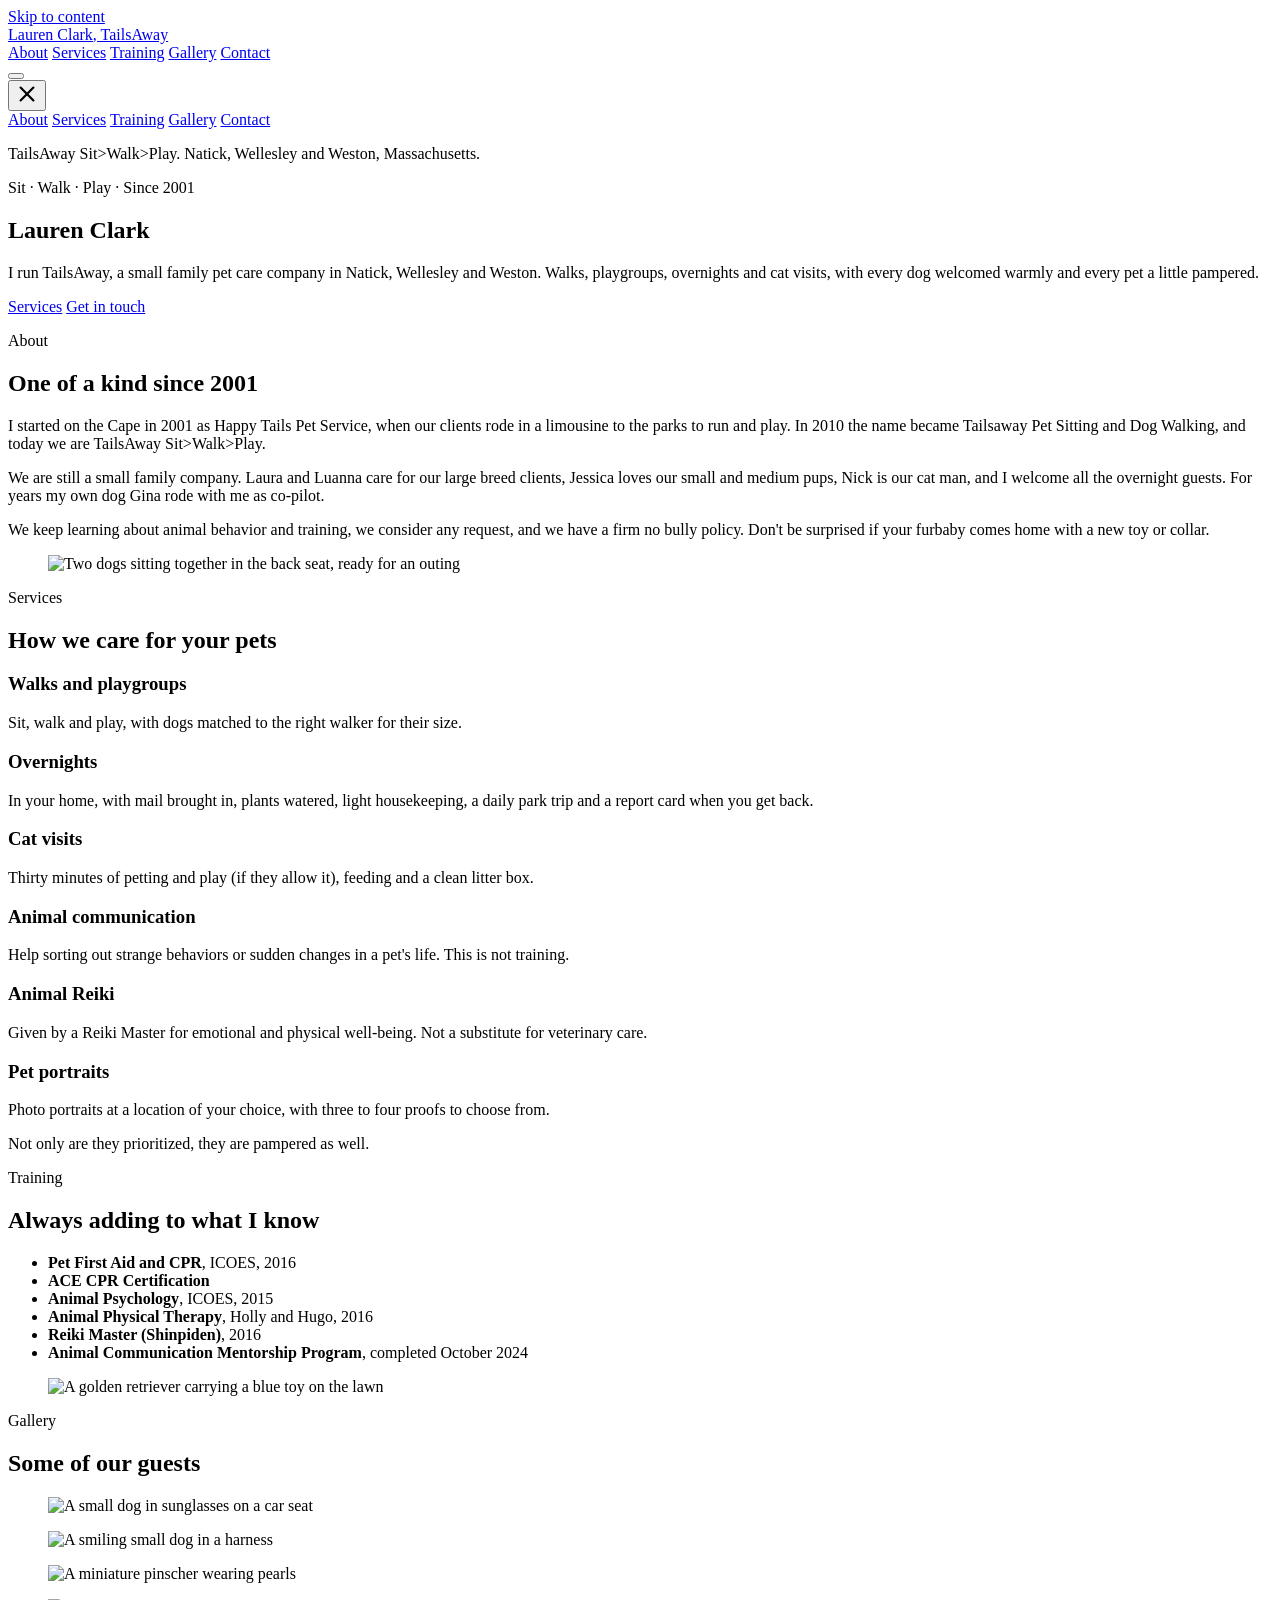
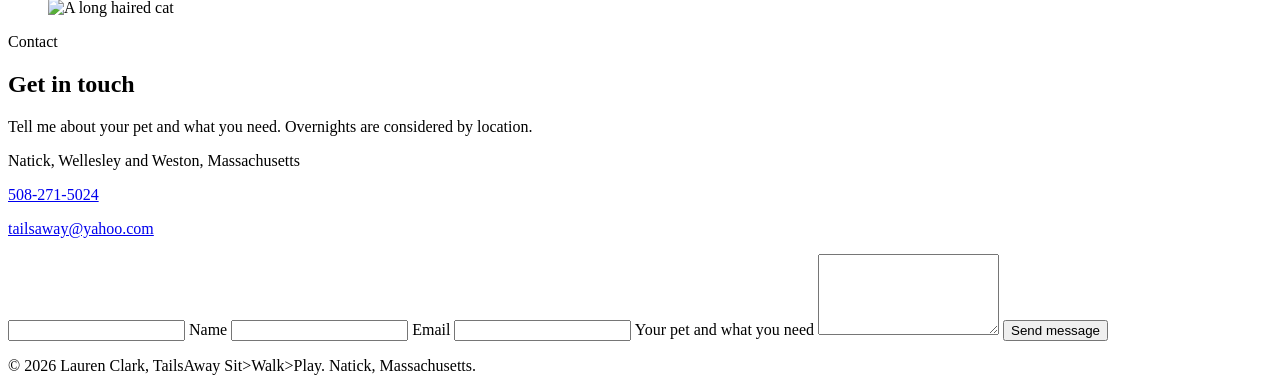
==== index.html @ 55c3d65a "Add page, 404 and robots.txt" ====
<!DOCTYPE html>
<html lang="en">
<head>
<meta charset="utf-8">
<meta name="viewport" content="width=device-width, initial-scale=1">
<title>Lauren Clark | TailsAway Sit, Walk, Play, Natick</title>
<meta name="description" content="Lauren Clark runs TailsAway Sit>Walk>Play, a small family pet care company caring for dogs and cats in Natick, Wellesley and Weston, Massachusetts, since 2001.">
<!-- WHILE ON github.io: keep noindex. WHEN MOVED TO HER OWN DOMAIN: delete the next line and change robots.txt to "Allow: /". -->
<meta name="robots" content="noindex, nofollow">
<link rel="icon" href="img/favicon.png">
<link rel="preconnect" href="https://fonts.googleapis.com">
<link rel="preconnect" href="https://fonts.gstatic.com" crossorigin>
<link rel="stylesheet" href="https://fonts.googleapis.com/css2?family=Raleway:wght@600;700;800&family=Source+Sans+Pro:wght@400;600;700&display=swap">
<link rel="stylesheet" href="vendor/css/bundle.min.css">
<!-- Own stylesheet last so it wins the cascade -->
<link rel="stylesheet" href="css/lc-site.css">
</head>
<body>

<a class="lc-skip" href="#lc-main">Skip to content</a>

<header class="lc-header" id="lc-header">
  <div class="container lc-header-row">
    <a class="lc-brand" href="#top">Lauren Clark<span>, TailsAway</span></a>
    <nav class="lc-nav" aria-label="Main">
      <a href="#about">About</a>
      <a href="#services">Services</a>
      <a href="#training">Training</a>
      <a href="#gallery">Gallery</a>
      <a href="#contact" class="lc-nav-cta">Contact</a>
    </nav>
    <button class="lc-burger" id="lc-burger" aria-label="Open menu" aria-expanded="false" aria-controls="lc-drawer"><i class="fas fa-bars" aria-hidden="true"></i></button>
  </div>
</header>

<div class="lc-drawer" id="lc-drawer" aria-hidden="true">
  <button class="lc-drawer-close" id="lc-drawer-close" aria-label="Close menu"><svg width="22" height="22" viewBox="0 0 24 24" aria-hidden="true" focusable="false"><path d="M5 5l14 14M19 5L5 19" stroke="currentColor" stroke-width="2.4" stroke-linecap="round"/></svg></button>
  <nav aria-label="Mobile">
    <a href="#about">About</a>
    <a href="#services">Services</a>
    <a href="#training">Training</a>
    <a href="#gallery">Gallery</a>
    <a href="#contact">Contact</a>
  </nav>
  <p class="lc-drawer-note">TailsAway Sit&gt;Walk&gt;Play. Natick, Wellesley and Weston, Massachusetts.</p>
</div>

<main id="lc-main">

<section id="banner" class="lc-hero" aria-label="Introduction">
  <span id="top"></span>
  <div class="container">
    <div class="lc-hero-text">
      <p class="lc-eyebrow lc-eyebrow-lift">Sit &middot; Walk &middot; Play &middot; Since 2001</p>
      <h1>Lauren Clark</h1>
      <p class="lc-hero-lede">I run TailsAway, a small family pet care company in Natick, Wellesley and Weston. Walks, playgroups, overnights and cat visits, with every dog welcomed warmly and every pet a little pampered.</p>
      <div class="lc-hero-actions">
        <a class="lc-btn lc-btn-solid" href="#services">Services</a>
        <a class="lc-btn lc-btn-ghost" href="#contact">Get in touch</a>
      </div>
    </div>
  </div>
</section>

<section id="about" class="lc-section">
  <div class="container">
    <div class="row align-items-center">
      <div class="col-lg-6 mb-5 mb-lg-0">
        <p class="lc-eyebrow">About</p>
        <h2 class="lc-h2">One of a kind since 2001</h2>
        <p>I started on the Cape in 2001 as Happy Tails Pet Service, when our clients rode in a limousine to the parks to run and play. In 2010 the name became Tailsaway Pet Sitting and Dog Walking, and today we are TailsAway Sit&gt;Walk&gt;Play.</p>
        <p>We are still a small family company. Laura and Luanna care for our large breed clients, Jessica loves our small and medium pups, Nick is our cat man, and I welcome all the overnight guests. For years my own dog Gina rode with me as co-pilot.</p>
        <p>We keep learning about animal behavior and training, we consider any request, and we have a firm no bully policy. Don't be surprised if your furbaby comes home with a new toy or collar.</p>
      </div>
      <div class="col-lg-6">
        <figure class="lc-figure"><img src="img/carride.jpg" width="900" height="900" alt="Two dogs sitting together in the back seat, ready for an outing" loading="lazy"></figure>
      </div>
    </div>
  </div>
</section>

<section id="services" class="lc-section lc-soft">
  <div class="container">
    <p class="lc-eyebrow">Services</p>
    <h2 class="lc-h2">How we care for your pets</h2>
    <div class="row lc-cards">
      <div class="col-md-6 col-lg-4"><div class="lc-card"><i class="fas fa-dog" aria-hidden="true"></i><h3>Walks and playgroups</h3><p>Sit, walk and play, with dogs matched to the right walker for their size.</p></div></div>
      <div class="col-md-6 col-lg-4"><div class="lc-card"><i class="fas fa-moon" aria-hidden="true"></i><h3>Overnights</h3><p>In your home, with mail brought in, plants watered, light housekeeping, a daily park trip and a report card when you get back.</p></div></div>
      <div class="col-md-6 col-lg-4"><div class="lc-card"><i class="fas fa-cat" aria-hidden="true"></i><h3>Cat visits</h3><p>Thirty minutes of petting and play (if they allow it), feeding and a clean litter box.</p></div></div>
      <div class="col-md-6 col-lg-4"><div class="lc-card"><i class="fas fa-comment-dots" aria-hidden="true"></i><h3>Animal communication</h3><p>Help sorting out strange behaviors or sudden changes in a pet's life. This is not training.</p></div></div>
      <div class="col-md-6 col-lg-4"><div class="lc-card"><i class="fas fa-hand-holding-heart" aria-hidden="true"></i><h3>Animal Reiki</h3><p>Given by a Reiki Master for emotional and physical well-being. Not a substitute for veterinary care.</p></div></div>
      <div class="col-md-6 col-lg-4"><div class="lc-card"><i class="fas fa-camera" aria-hidden="true"></i><h3>Pet portraits</h3><p>Photo portraits at a location of your choice, with three to four proofs to choose from.</p></div></div>
    </div>
  </div>
</section>

<section id="lc-band" class="lc-band lc-band-a" aria-label="Policy">
  <div class="container">
    <div class="lc-quote">
      <p>Not only are they prioritized, they are pampered as well.</p>
    </div>
  </div>
</section>

<section id="training" class="lc-section">
  <div class="container">
    <div class="row">
      <div class="col-lg-6 mb-5 mb-lg-0">
        <p class="lc-eyebrow">Training</p>
        <h2 class="lc-h2">Always adding to what I know</h2>
        <ul class="lc-list lc-certs">
          <li><strong>Pet First Aid and CPR</strong>, ICOES, 2016</li>
          <li><strong>ACE CPR Certification</strong></li>
          <li><strong>Animal Psychology</strong>, ICOES, 2015</li>
          <li><strong>Animal Physical Therapy</strong>, Holly and Hugo, 2016</li>
          <li><strong>Reiki Master (Shinpiden)</strong>, 2016</li>
          <li><strong>Animal Communication Mentorship Program</strong>, completed October 2024</li>
        </ul>
      </div>
      <div class="col-lg-6">
        <figure class="lc-figure"><img src="img/golden.jpg" width="800" height="800" alt="A golden retriever carrying a blue toy on the lawn" loading="lazy"></figure>
      </div>
    </div>
  </div>
</section>

<section id="gallery" class="lc-section lc-soft">
  <div class="container">
    <p class="lc-eyebrow">Gallery</p>
    <h2 class="lc-h2">Some of our guests</h2>
    <div class="row lc-gallery">
      <div class="col-6 col-lg-3"><figure><img src="img/shades.jpg" width="800" height="800" loading="lazy" alt="A small dog in sunglasses on a car seat"></figure></div>
      <div class="col-6 col-lg-3"><figure><img src="img/tito.jpg" width="800" height="800" loading="lazy" alt="A smiling small dog in a harness"></figure></div>
      <div class="col-6 col-lg-3"><figure><img src="img/pearls.jpg" width="800" height="800" loading="lazy" alt="A miniature pinscher wearing pearls"></figure></div>
      <div class="col-6 col-lg-3"><figure><img src="img/cat.jpg" width="800" height="800" loading="lazy" alt="A long haired cat"></figure></div>
    </div>
  </div>
</section>

<section id="contact" class="lc-contact">
  <div class="container">
    <div class="row">
      <div class="col-lg-5 mb-5 mb-lg-0">
        <p class="lc-eyebrow lc-eyebrow-lift">Contact</p>
        <h2 class="lc-h2">Get in touch</h2>
        <p>Tell me about your pet and what you need. Overnights are considered by location.</p>
        <p class="lc-contact-line"><i class="fas fa-map-marker-alt" aria-hidden="true"></i> Natick, Wellesley and Weston, Massachusetts</p>
        <p class="lc-contact-line"><i class="fas fa-phone" aria-hidden="true"></i> <a href="tel:+15082715024">508-271-5024</a></p>
        <p class="lc-contact-line"><i class="fas fa-envelope" aria-hidden="true"></i> <a href="mailto:tailsaway@yahoo.com">tailsaway@yahoo.com</a></p>
      </div>
      <div class="col-lg-6 offset-lg-1">
        <form class="lc-form" action="https://formsubmit.co/tailsaway@yahoo.com" method="POST">
          <input type="hidden" name="_subject" value="New enquiry from your website">
          <input type="hidden" name="_template" value="table">
          <input type="hidden" name="_next" value="https://ranatahirbilal.github.io/lauren-clark/#contact">
          <input type="text" name="_honey" class="lc-honey" tabindex="-1" autocomplete="off" aria-hidden="true">
          <label for="lc-name">Name</label>
          <input id="lc-name" type="text" name="name" required autocomplete="name">
          <label for="lc-email">Email</label>
          <input id="lc-email" type="email" name="email" required autocomplete="email">
          <label for="lc-msg">Your pet and what you need</label>
          <textarea id="lc-msg" name="message" rows="5" required></textarea>
          <button type="submit" class="lc-btn lc-btn-solid">Send message</button>
        </form>
      </div>
    </div>
  </div>
</section>

</main>

<footer class="lc-foot">
  <div class="container">
    <p>&copy; <span id="lc-year">2026</span> Lauren Clark, TailsAway Sit&gt;Walk&gt;Play. Natick, Massachusetts.</p>
  </div>
</footer>

<script src="js/lc-site.js"></script>
</body>
</html>
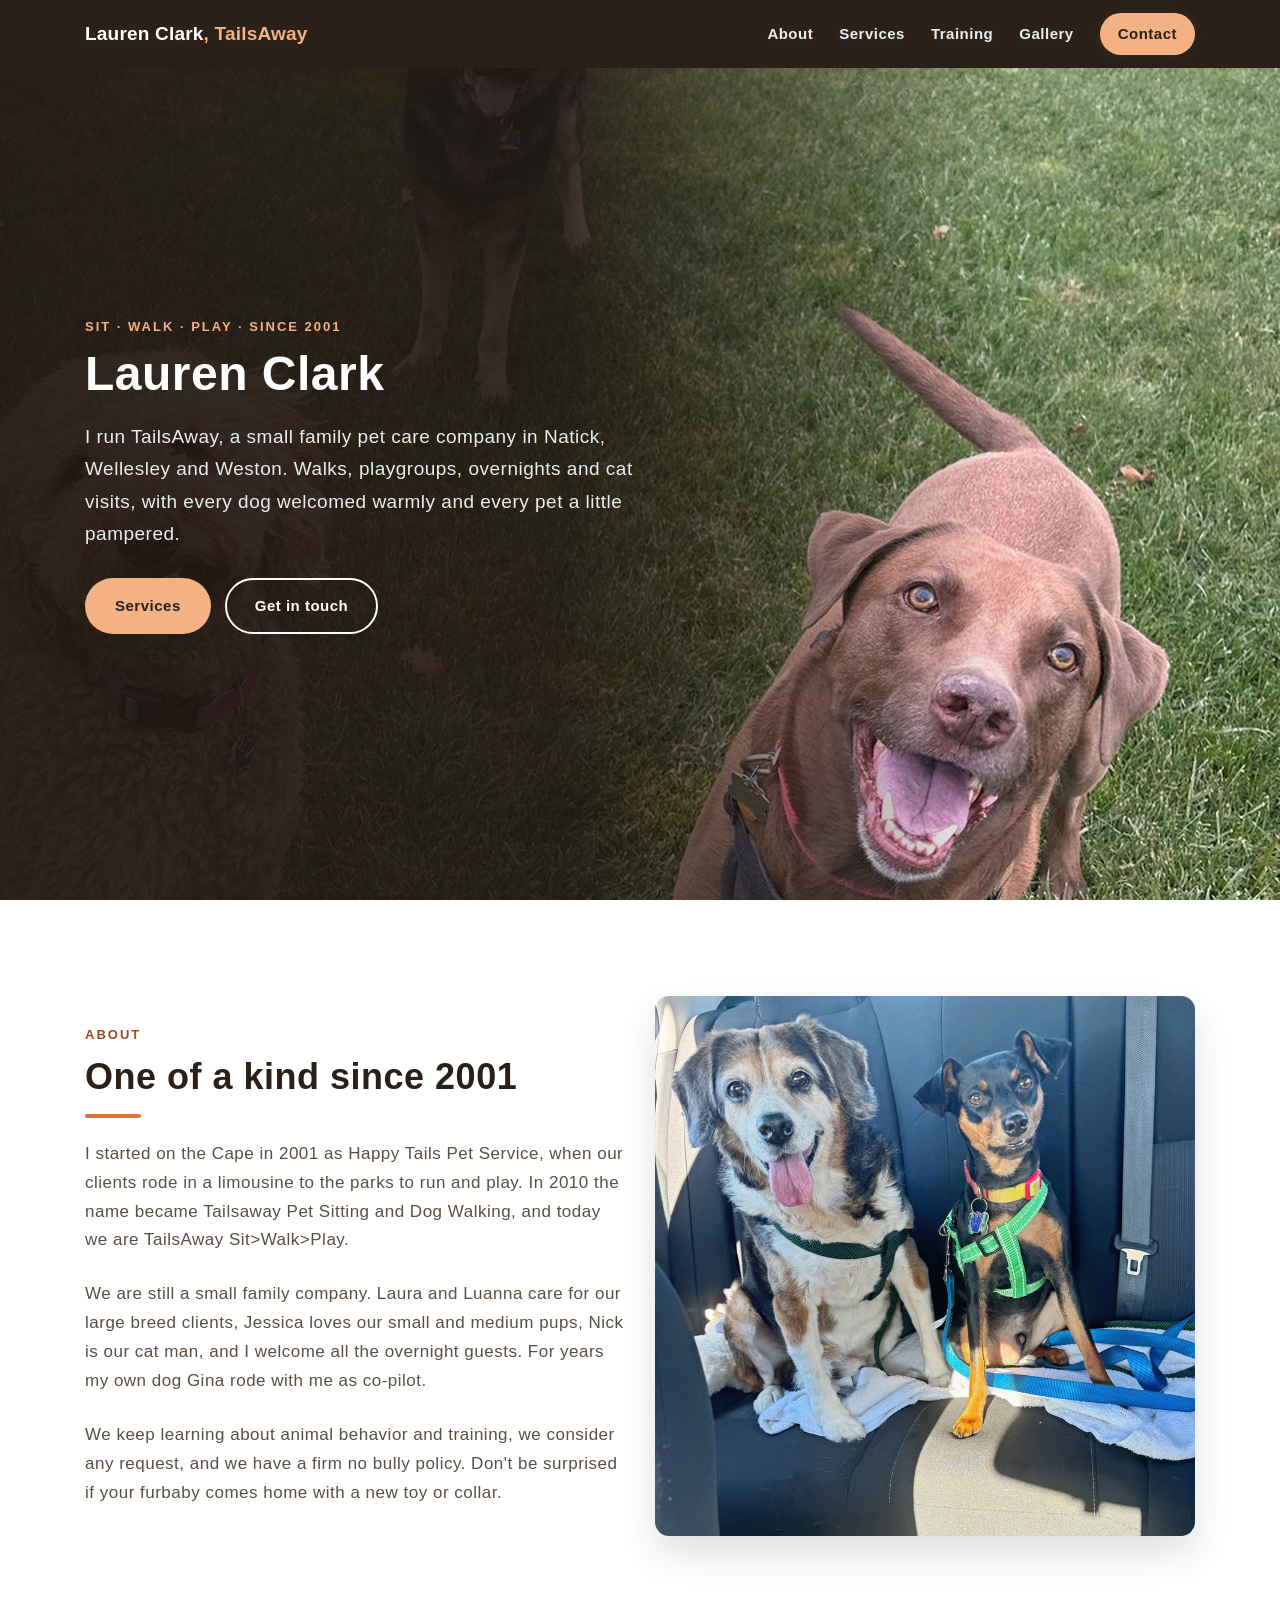
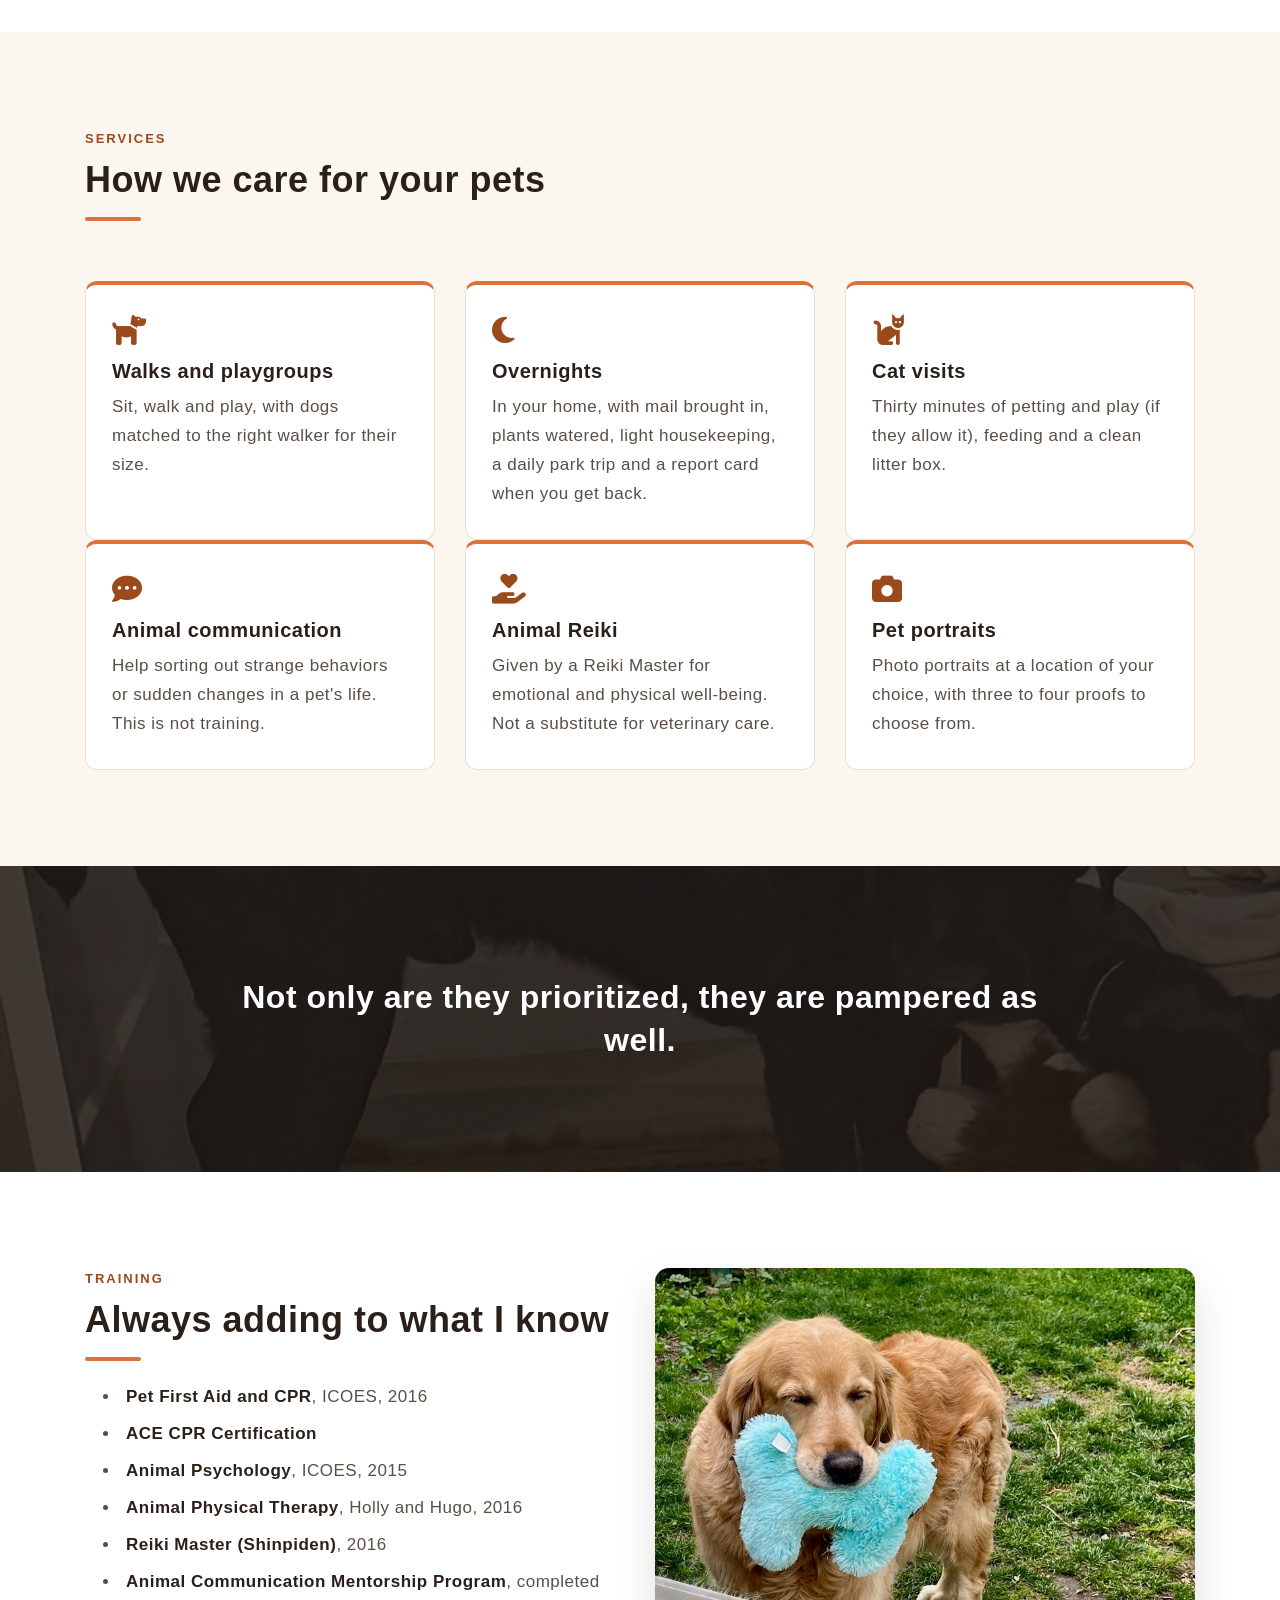
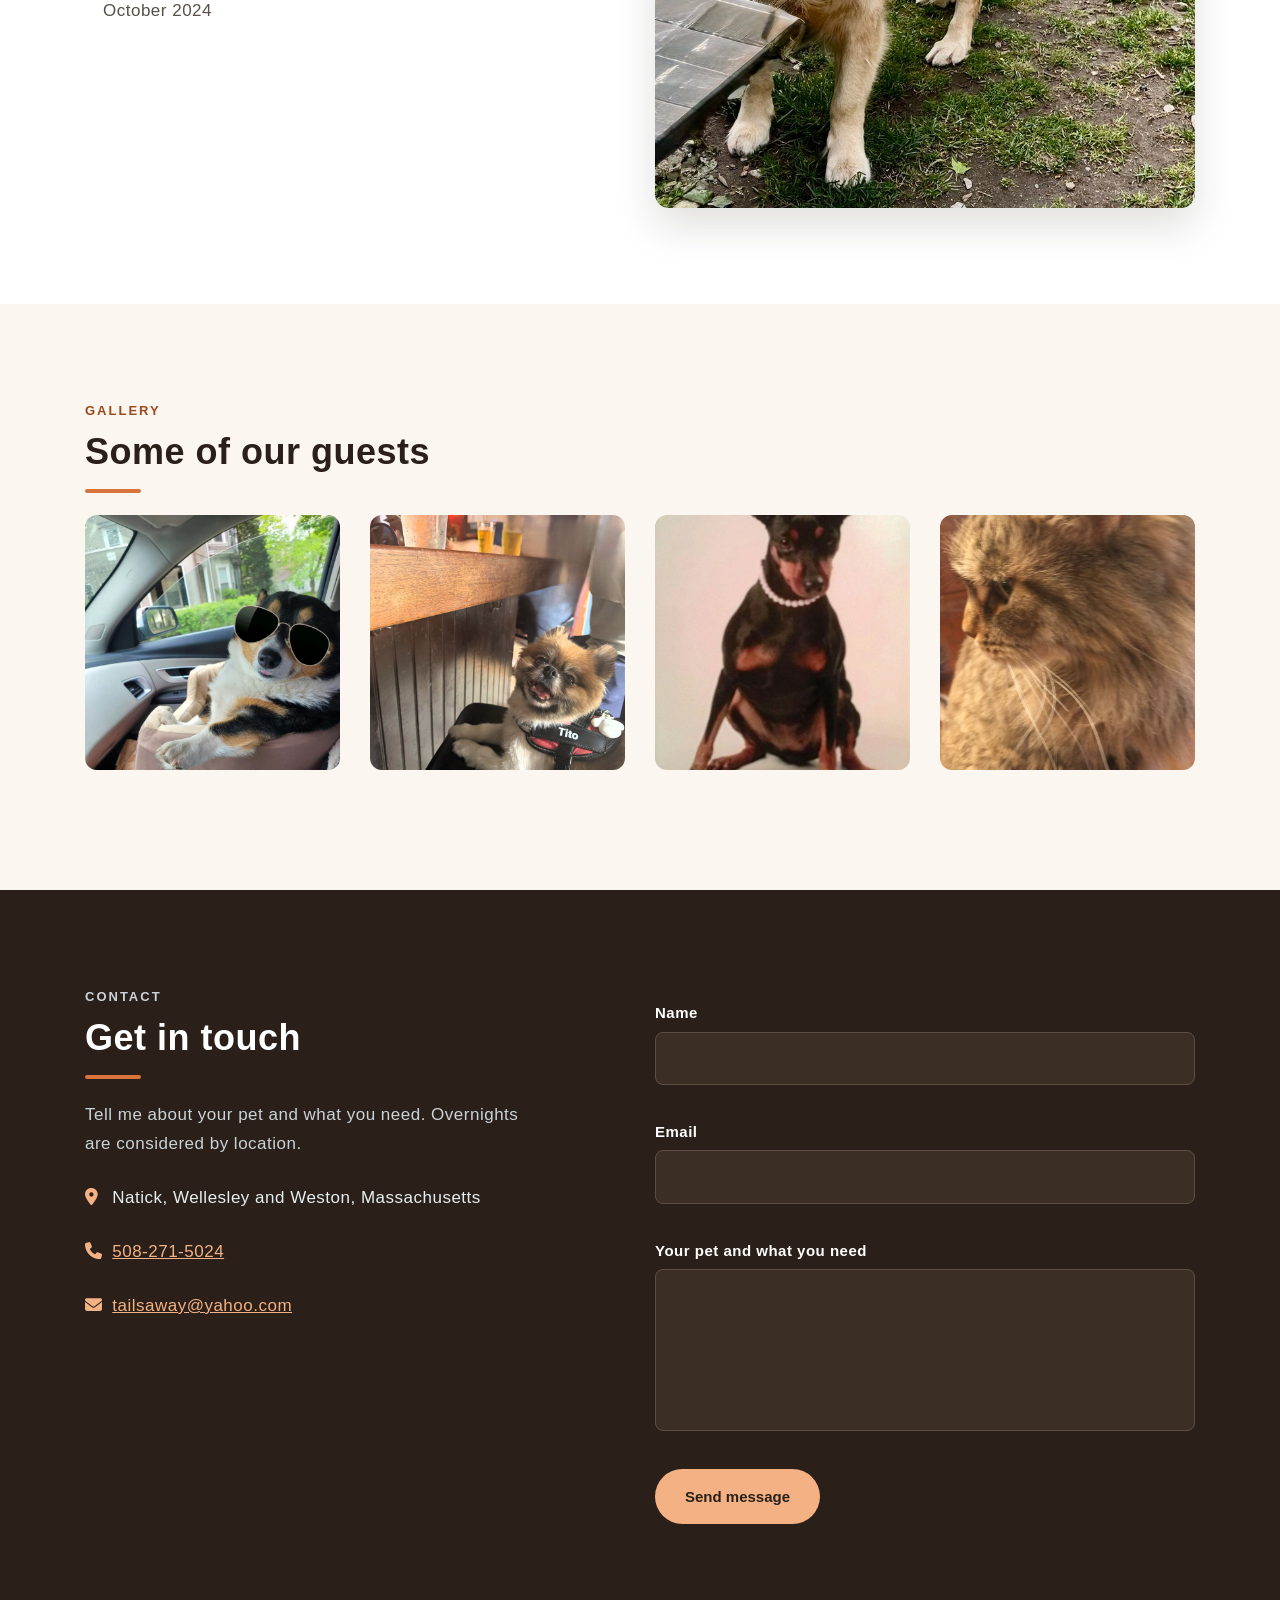
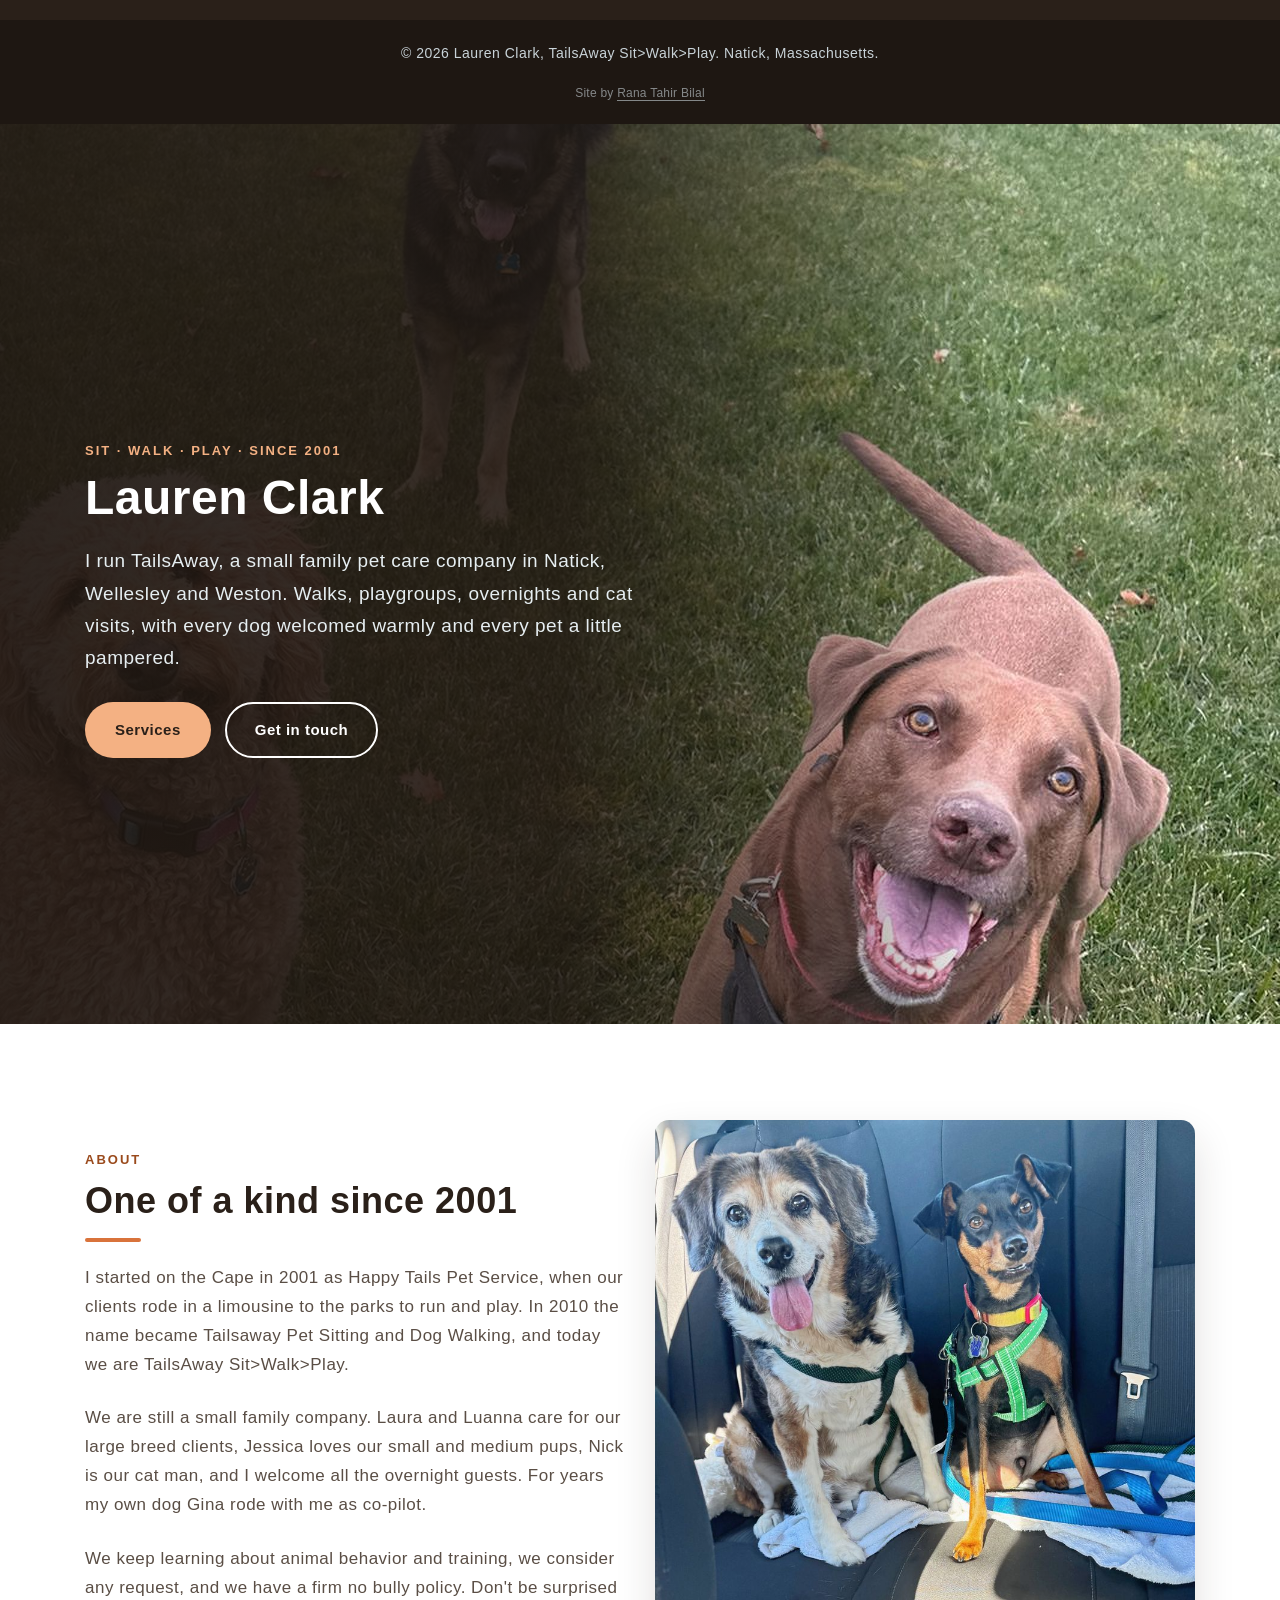
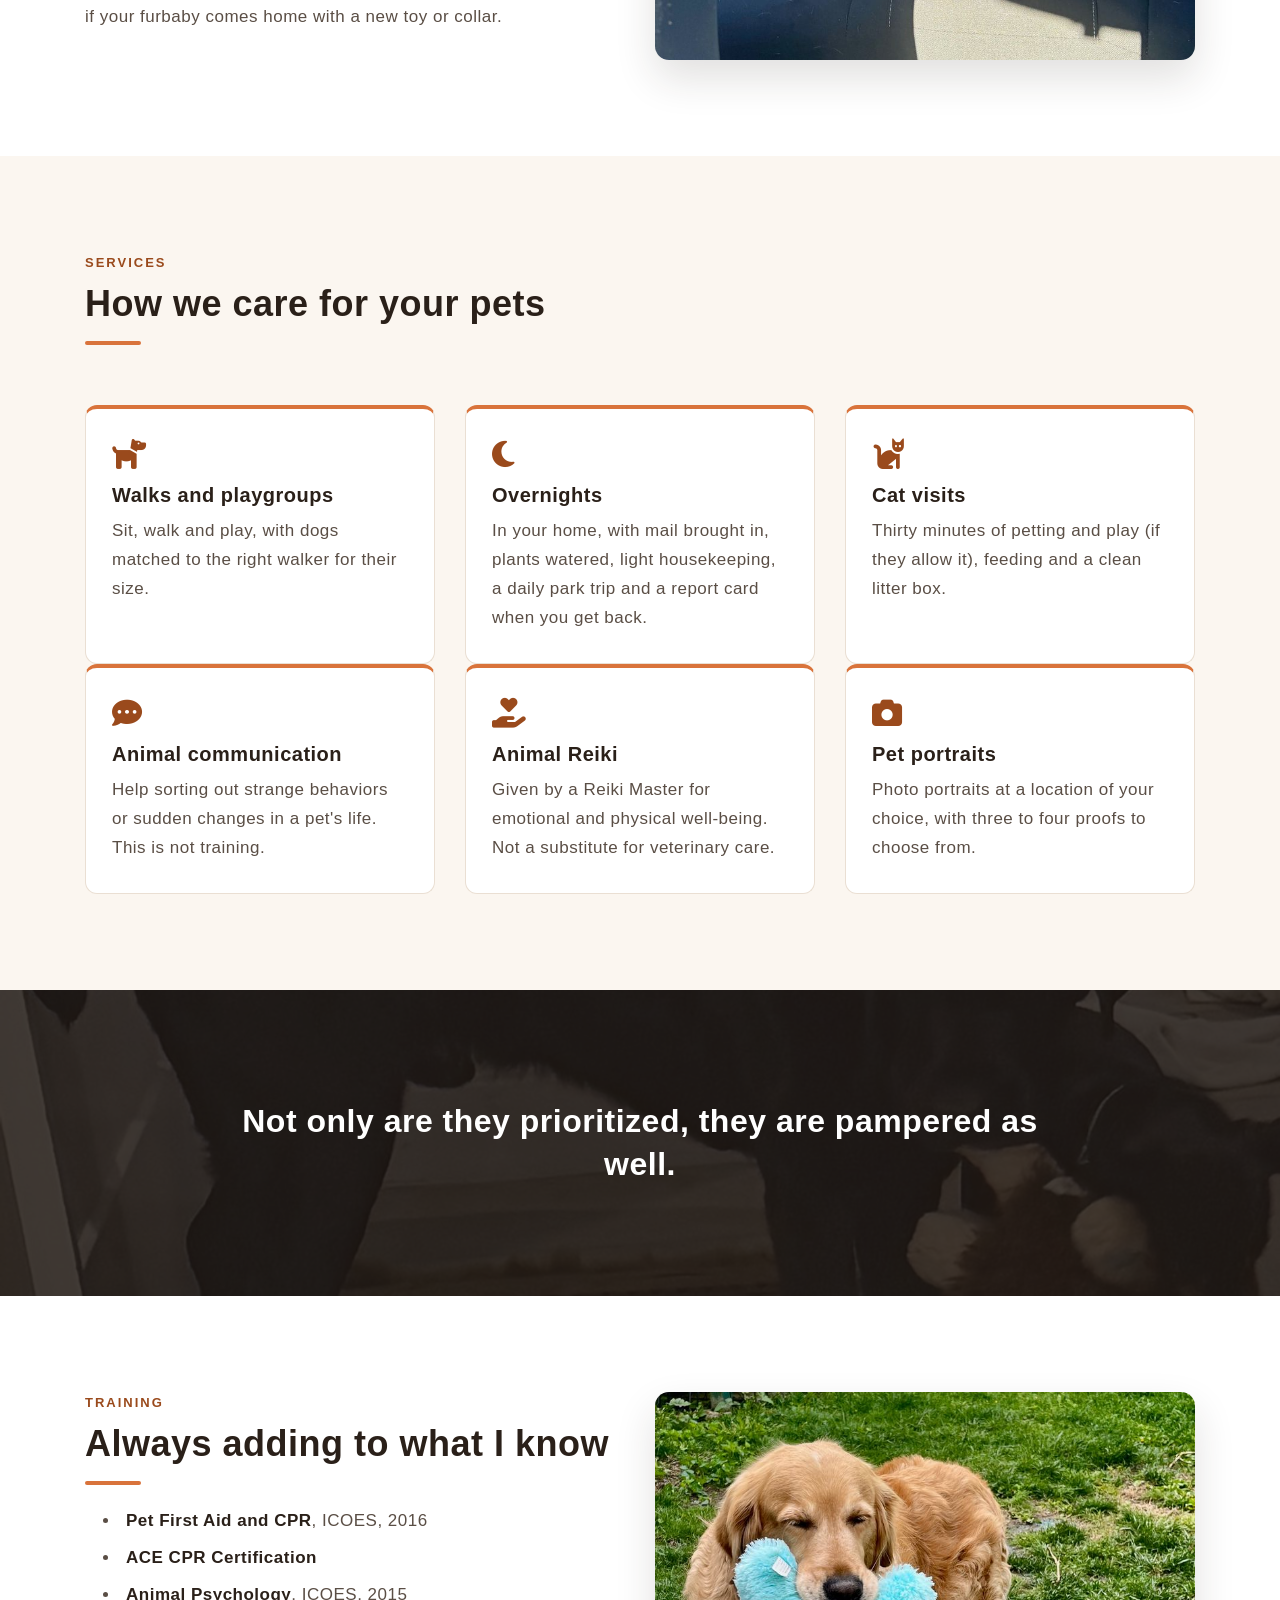
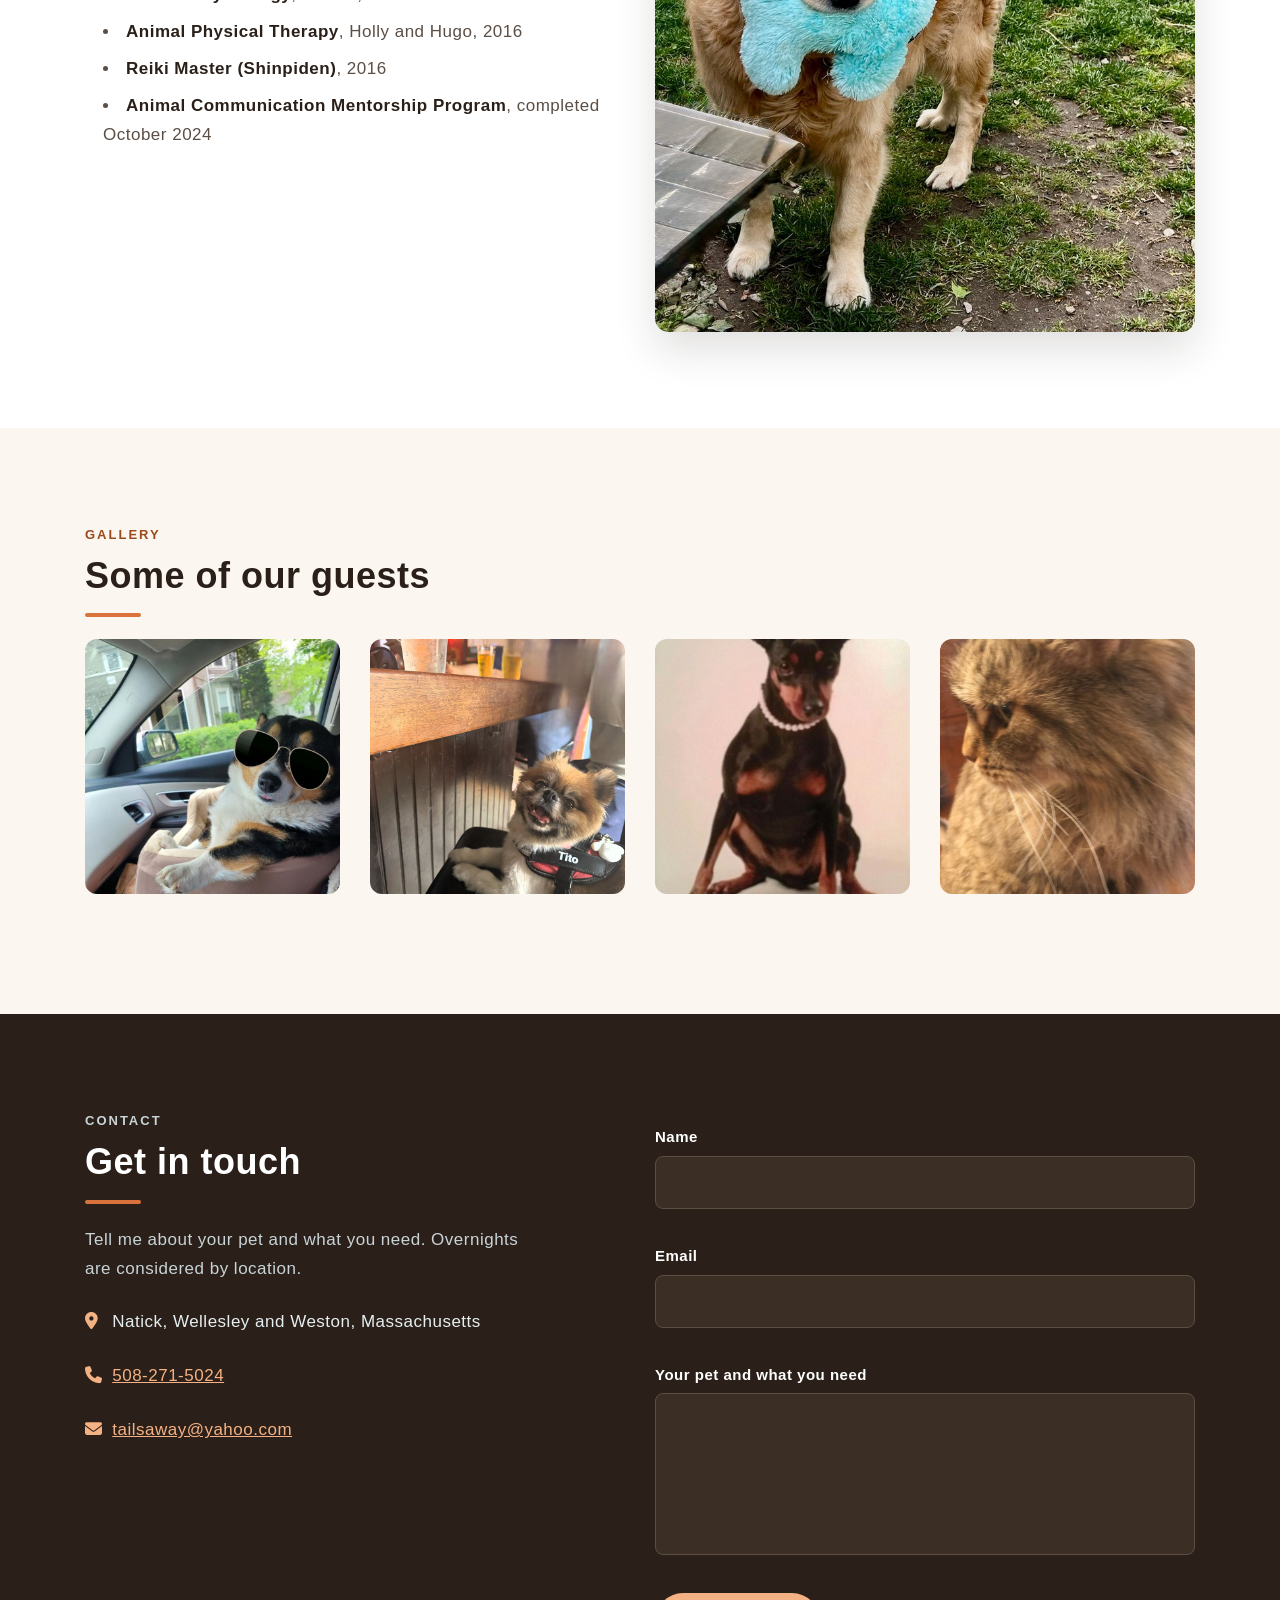
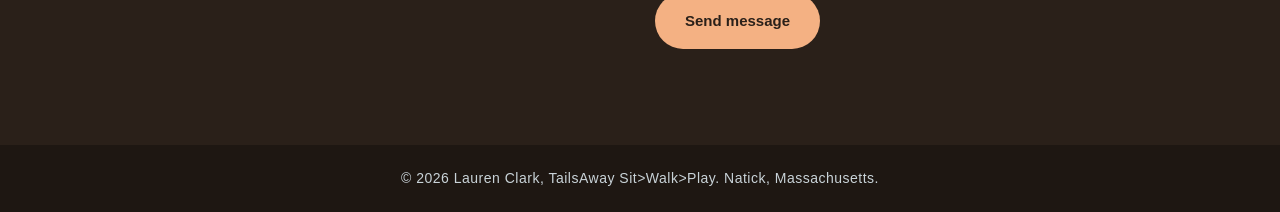
==== commit 71447fe6: "Add studio credit to footer Adds a discreet "Site by Rana Tahir Bilal" line to the footer, linked re" ====
--- a/index.html
+++ b/index.html
@@ -173,8 +173,190 @@
   <div class="container">
     <p>&copy; <span id="lc-year">2026</span> Lauren Clark, TailsAway Sit&gt;Walk&gt;Play. Natick, Massachusetts.</p>
   </div>
+
+<p style="margin:18px 0 0;font-size:12px;line-height:1.5;opacity:.6;letter-spacing:.02em">Site by <a href="https://ranatahirbilal.com" rel="nofollow noopener" target="_blank" style="color:inherit;text-decoration:none;border-bottom:1px solid currentColor">Rana Tahir Bilal</a></p>
 </footer>
 
 <script src="js/lc-site.js"></script>
 </body>
 </html>
+<!DOCTYPE html>
+<html lang="en">
+<head>
+<meta charset="utf-8">
+<meta name="viewport" content="width=device-width, initial-scale=1">
+<title>Lauren Clark | TailsAway Sit, Walk, Play, Natick</title>
+<meta name="description" content="Lauren Clark runs TailsAway Sit>Walk>Play, a small family pet care company caring for dogs and cats in Natick, Wellesley and Weston, Massachusetts, since 2001.">
+<!-- WHILE ON github.io: keep noindex. WHEN MOVED TO HER OWN DOMAIN: delete the next line and change robots.txt to "Allow: /". -->
+<meta name="robots" content="noindex, nofollow">
+<link rel="icon" href="img/favicon.png">
+<link rel="preconnect" href="https://fonts.googleapis.com">
+<link rel="preconnect" href="https://fonts.gstatic.com" crossorigin>
+<link rel="stylesheet" href="https://fonts.googleapis.com/css2?family=Raleway:wght@600;700;800&family=Source+Sans+Pro:wght@400;600;700&display=swap">
+<link rel="stylesheet" href="vendor/css/bundle.min.css">
+<!-- Own stylesheet last so it wins the cascade -->
+<link rel="stylesheet" href="css/lc-site.css">
+</head>
+<body>
+
+<a class="lc-skip" href="#lc-main">Skip to content</a>
+
+<header class="lc-header" id="lc-header">
+  <div class="container lc-header-row">
+    <a class="lc-brand" href="#top">Lauren Clark<span>, TailsAway</span></a>
+    <nav class="lc-nav" aria-label="Main">
+      <a href="#about">About</a>
+      <a href="#services">Services</a>
+      <a href="#training">Training</a>
+      <a href="#gallery">Gallery</a>
+      <a href="#contact" class="lc-nav-cta">Contact</a>
+    </nav>
+    <button class="lc-burger" id="lc-burger" aria-label="Open menu" aria-expanded="false" aria-controls="lc-drawer"><i class="fas fa-bars" aria-hidden="true"></i></button>
+  </div>
+</header>
+
+<div class="lc-drawer" id="lc-drawer" aria-hidden="true">
+  <button class="lc-drawer-close" id="lc-drawer-close" aria-label="Close menu"><svg width="22" height="22" viewBox="0 0 24 24" aria-hidden="true" focusable="false"><path d="M5 5l14 14M19 5L5 19" stroke="currentColor" stroke-width="2.4" stroke-linecap="round"/></svg></button>
+  <nav aria-label="Mobile">
+    <a href="#about">About</a>
+    <a href="#services">Services</a>
+    <a href="#training">Training</a>
+    <a href="#gallery">Gallery</a>
+    <a href="#contact">Contact</a>
+  </nav>
+  <p class="lc-drawer-note">TailsAway Sit&gt;Walk&gt;Play. Natick, Wellesley and Weston, Massachusetts.</p>
+</div>
+
+<main id="lc-main">
+
+<section id="banner" class="lc-hero" aria-label="Introduction">
+  <span id="top"></span>
+  <div class="container">
+    <div class="lc-hero-text">
+      <p class="lc-eyebrow lc-eyebrow-lift">Sit &middot; Walk &middot; Play &middot; Since 2001</p>
+      <h1>Lauren Clark</h1>
+      <p class="lc-hero-lede">I run TailsAway, a small family pet care company in Natick, Wellesley and Weston. Walks, playgroups, overnights and cat visits, with every dog welcomed warmly and every pet a little pampered.</p>
+      <div class="lc-hero-actions">
+        <a class="lc-btn lc-btn-solid" href="#services">Services</a>
+        <a class="lc-btn lc-btn-ghost" href="#contact">Get in touch</a>
+      </div>
+    </div>
+  </div>
+</section>
+
+<section id="about" class="lc-section">
+  <div class="container">
+    <div class="row align-items-center">
+      <div class="col-lg-6 mb-5 mb-lg-0">
+        <p class="lc-eyebrow">About</p>
+        <h2 class="lc-h2">One of a kind since 2001</h2>
+        <p>I started on the Cape in 2001 as Happy Tails Pet Service, when our clients rode in a limousine to the parks to run and play. In 2010 the name became Tailsaway Pet Sitting and Dog Walking, and today we are TailsAway Sit&gt;Walk&gt;Play.</p>
+        <p>We are still a small family company. Laura and Luanna care for our large breed clients, Jessica loves our small and medium pups, Nick is our cat man, and I welcome all the overnight guests. For years my own dog Gina rode with me as co-pilot.</p>
+        <p>We keep learning about animal behavior and training, we consider any request, and we have a firm no bully policy. Don't be surprised if your furbaby comes home with a new toy or collar.</p>
+      </div>
+      <div class="col-lg-6">
+        <figure class="lc-figure"><img src="img/carride.jpg" width="900" height="900" alt="Two dogs sitting together in the back seat, ready for an outing" loading="lazy"></figure>
+      </div>
+    </div>
+  </div>
+</section>
+
+<section id="services" class="lc-section lc-soft">
+  <div class="container">
+    <p class="lc-eyebrow">Services</p>
+    <h2 class="lc-h2">How we care for your pets</h2>
+    <div class="row lc-cards">
+      <div class="col-md-6 col-lg-4"><div class="lc-card"><i class="fas fa-dog" aria-hidden="true"></i><h3>Walks and playgroups</h3><p>Sit, walk and play, with dogs matched to the right walker for their size.</p></div></div>
+      <div class="col-md-6 col-lg-4"><div class="lc-card"><i class="fas fa-moon" aria-hidden="true"></i><h3>Overnights</h3><p>In your home, with mail brought in, plants watered, light housekeeping, a daily park trip and a report card when you get back.</p></div></div>
+      <div class="col-md-6 col-lg-4"><div class="lc-card"><i class="fas fa-cat" aria-hidden="true"></i><h3>Cat visits</h3><p>Thirty minutes of petting and play (if they allow it), feeding and a clean litter box.</p></div></div>
+      <div class="col-md-6 col-lg-4"><div class="lc-card"><i class="fas fa-comment-dots" aria-hidden="true"></i><h3>Animal communication</h3><p>Help sorting out strange behaviors or sudden changes in a pet's life. This is not training.</p></div></div>
+      <div class="col-md-6 col-lg-4"><div class="lc-card"><i class="fas fa-hand-holding-heart" aria-hidden="true"></i><h3>Animal Reiki</h3><p>Given by a Reiki Master for emotional and physical well-being. Not a substitute for veterinary care.</p></div></div>
+      <div class="col-md-6 col-lg-4"><div class="lc-card"><i class="fas fa-camera" aria-hidden="true"></i><h3>Pet portraits</h3><p>Photo portraits at a location of your choice, with three to four proofs to choose from.</p></div></div>
+    </div>
+  </div>
+</section>
+
+<section id="lc-band" class="lc-band lc-band-a" aria-label="Policy">
+  <div class="container">
+    <div class="lc-quote">
+      <p>Not only are they prioritized, they are pampered as well.</p>
+    </div>
+  </div>
+</section>
+
+<section id="training" class="lc-section">
+  <div class="container">
+    <div class="row">
+      <div class="col-lg-6 mb-5 mb-lg-0">
+        <p class="lc-eyebrow">Training</p>
+        <h2 class="lc-h2">Always adding to what I know</h2>
+        <ul class="lc-list lc-certs">
+          <li><strong>Pet First Aid and CPR</strong>, ICOES, 2016</li>
+          <li><strong>ACE CPR Certification</strong></li>
+          <li><strong>Animal Psychology</strong>, ICOES, 2015</li>
+          <li><strong>Animal Physical Therapy</strong>, Holly and Hugo, 2016</li>
+          <li><strong>Reiki Master (Shinpiden)</strong>, 2016</li>
+          <li><strong>Animal Communication Mentorship Program</strong>, completed October 2024</li>
+        </ul>
+      </div>
+      <div class="col-lg-6">
+        <figure class="lc-figure"><img src="img/golden.jpg" width="800" height="800" alt="A golden retriever carrying a blue toy on the lawn" loading="lazy"></figure>
+      </div>
+    </div>
+  </div>
+</section>
+
+<section id="gallery" class="lc-section lc-soft">
+  <div class="container">
+    <p class="lc-eyebrow">Gallery</p>
+    <h2 class="lc-h2">Some of our guests</h2>
+    <div class="row lc-gallery">
+      <div class="col-6 col-lg-3"><figure><img src="img/shades.jpg" width="800" height="800" loading="lazy" alt="A small dog in sunglasses on a car seat"></figure></div>
+      <div class="col-6 col-lg-3"><figure><img src="img/tito.jpg" width="800" height="800" loading="lazy" alt="A smiling small dog in a harness"></figure></div>
+      <div class="col-6 col-lg-3"><figure><img src="img/pearls.jpg" width="800" height="800" loading="lazy" alt="A miniature pinscher wearing pearls"></figure></div>
+      <div class="col-6 col-lg-3"><figure><img src="img/cat.jpg" width="800" height="800" loading="lazy" alt="A long haired cat"></figure></div>
+    </div>
+  </div>
+</section>
+
+<section id="contact" class="lc-contact">
+  <div class="container">
+    <div class="row">
+      <div class="col-lg-5 mb-5 mb-lg-0">
+        <p class="lc-eyebrow lc-eyebrow-lift">Contact</p>
+        <h2 class="lc-h2">Get in touch</h2>
+        <p>Tell me about your pet and what you need. Overnights are considered by location.</p>
+        <p class="lc-contact-line"><i class="fas fa-map-marker-alt" aria-hidden="true"></i> Natick, Wellesley and Weston, Massachusetts</p>
+        <p class="lc-contact-line"><i class="fas fa-phone" aria-hidden="true"></i> <a href="tel:+15082715024">508-271-5024</a></p>
+        <p class="lc-contact-line"><i class="fas fa-envelope" aria-hidden="true"></i> <a href="mailto:tailsaway@yahoo.com">tailsaway@yahoo.com</a></p>
+      </div>
+      <div class="col-lg-6 offset-lg-1">
+        <form class="lc-form" action="https://formsubmit.co/tailsaway@yahoo.com" method="POST">
+          <input type="hidden" name="_subject" value="New enquiry from your website">
+          <input type="hidden" name="_template" value="table">
+          <input type="hidden" name="_next" value="https://ranatahirbilal.github.io/lauren-clark/#contact">
+          <input type="text" name="_honey" class="lc-honey" tabindex="-1" autocomplete="off" aria-hidden="true">
+          <label for="lc-name">Name</label>
+          <input id="lc-name" type="text" name="name" required autocomplete="name">
+          <label for="lc-email">Email</label>
+          <input id="lc-email" type="email" name="email" required autocomplete="email">
+          <label for="lc-msg">Your pet and what you need</label>
+          <textarea id="lc-msg" name="message" rows="5" required></textarea>
+          <button type="submit" class="lc-btn lc-btn-solid">Send message</button>
+        </form>
+      </div>
+    </div>
+  </div>
+</section>
+
+</main>
+
+<footer class="lc-foot">
+  <div class="container">
+    <p>&copy; <span id="lc-year">2026</span> Lauren Clark, TailsAway Sit&gt;Walk&gt;Play. Natick, Massachusetts.</p>
+  </div>
+</footer>
+
+<script src="js/lc-site.js"></script>
+</body>
+</html>
--- a/css/lc-site.css
+++ b/css/lc-site.css
@@ -0,0 +1,167 @@
+/* Lauren Clark (TailsAway) site. Built on the MegaOne "cafe" demo shell fonts (Raleway, Source Sans Pro).
+   All site styles use the lc- prefix. Loaded last. Warm brown and terracotta palette.
+   No image of her on this build: photos are dogs from her own site. */
+:root{
+  --lc-ink:#2A2019;       /* 15.92 on white */
+  --lc-muted:#5A4E45;     /*  8.04 on white, 7.49 on --lc-soft */
+  --lc-soft:#FBF6F0;
+  --lc-acc:#D9733B;       /* terracotta: rules, bars, icons only (3.25 on white) */
+  --lc-acc-ink:#9A4A1C;   /*  6.23 on white, 5.80 on --lc-soft: small text on light */
+  --lc-acc-lift:#F4B183;  /*  8.69 on --lc-ink: small text on dark */
+  --lc-green:#D9733B;
+  --lc-line:#EADFD3;
+}
+
+html{scroll-behavior:smooth;scroll-padding-top:76px}
+body{font-family:'Source Sans Pro',Arial,sans-serif;color:var(--lc-ink);background:#fff;font-size:17px;line-height:1.7;margin:0}
+h1,h2,h3,.lc-brand{font-family:'Raleway',Arial,sans-serif}
+a{color:var(--lc-acc-ink)}
+a:hover{color:var(--lc-ink)}
+img{max-width:100%;height:auto;display:block}
+p{color:var(--lc-muted)}
+
+.lc-skip{position:absolute;left:-999px;top:0;background:#fff;color:var(--lc-ink);padding:8px 14px;z-index:100}
+.lc-skip:focus{left:8px}
+
+/* Header: fixed at top (the demo pinned its nav to the foot of the hero) */
+.lc-header{position:fixed;top:0;left:0;right:0;z-index:50;background:rgba(42,32,25,.94);backdrop-filter:blur(6px)}
+.lc-header-row{display:flex;align-items:center;justify-content:space-between;height:68px}
+.lc-brand{color:#fff;font-weight:800;font-size:19px;text-decoration:none;letter-spacing:.2px}
+.lc-brand span{color:var(--lc-acc-lift);font-weight:600}
+.lc-brand:hover{color:#fff}
+.lc-nav{display:flex;gap:26px;align-items:center}
+.lc-nav a{color:#E6EEF1;font-weight:600;font-size:15px;text-decoration:none}
+.lc-nav a:hover{color:var(--lc-acc-lift)}
+.lc-nav .lc-nav-cta{background:var(--lc-acc-lift);color:var(--lc-ink);padding:8px 18px;border-radius:30px}
+.lc-nav .lc-nav-cta:hover{background:#fff;color:var(--lc-ink)}
+.lc-burger{display:none;background:none;border:0;color:#fff;font-size:24px;padding:6px 8px;cursor:pointer}
+
+.lc-drawer{position:fixed;top:0;right:0;bottom:0;width:300px;max-width:85vw;background:var(--lc-ink);z-index:60;transform:translateX(100%);transition:transform .3s ease;padding:70px 30px 30px;visibility:hidden}
+.lc-drawer.is-open{transform:none;visibility:visible}
+.lc-drawer nav a{display:block;color:#fff;font-family:'Raleway',Arial,sans-serif;font-weight:600;font-size:20px;text-decoration:none;padding:10px 0;border-bottom:1px solid rgba(255,255,255,.12)}
+.lc-drawer nav a:hover{color:var(--lc-acc-lift)}
+.lc-drawer-close{position:absolute;top:18px;right:20px;background:none;border:0;color:#fff;font-size:26px;cursor:pointer}
+.lc-drawer-note{color:#C9D3D8;font-size:14px;margin-top:24px}
+
+/* Hero. The demo's .background-carousal carried a carousel and absolute slabs; reset them. */
+.lc-hero{position:relative;min-height:100vh;padding:140px 0 90px;
+  background:#2A2019 url(../img/hero.jpg) center right/cover no-repeat;display:flex;align-items:center}
+.lc-hero::before{content:"";position:absolute;inset:0; /* measured: lede needs the dark zone to reach ~60% */
+  background:linear-gradient(90deg,rgba(30,22,16,.93) 0%,rgba(30,22,16,.88) 44%,rgba(30,22,16,.5) 60%,rgba(30,22,16,0) 78%)}
+.lc-hero .container{position:relative}
+.lc-hero-text{max-width:660px}
+.lc-hero-lede{max-width:560px}
+.lc-hero h1{color:#fff;font-weight:800;font-size:48px;line-height:1.1;margin:10px 0 20px}
+.lc-hero-lede{color:#E6EEF1;font-size:19px}
+.lc-hero-actions{display:flex;flex-wrap:wrap;gap:14px;margin-top:28px}
+
+.lc-eyebrow{text-transform:uppercase;letter-spacing:2px;font-weight:700;font-size:13px;color:var(--lc-acc-ink);margin-bottom:8px}
+.lc-eyebrow-lift{color:var(--lc-acc-lift)}
+
+.lc-btn{display:inline-block;font-family:'Raleway',Arial,sans-serif;font-weight:700;font-size:15px;padding:13px 28px;border-radius:40px;text-decoration:none;border:2px solid transparent;cursor:pointer}
+.lc-btn-solid{background:var(--lc-acc-lift);color:var(--lc-ink)}
+.lc-btn-solid:hover{background:#fff;color:var(--lc-ink)}
+.lc-btn-ghost{border-color:#fff;color:#fff}
+.lc-btn-ghost:hover{background:#fff;color:var(--lc-ink)}
+
+.lc-section{padding:96px 0}
+.lc-soft{background:var(--lc-soft)}
+.lc-h2{font-size:36px;font-weight:700;line-height:1.2;margin-bottom:22px;color:var(--lc-ink)}
+.lc-h2::after{content:"";display:block;width:56px;height:4px;background:var(--lc-green);margin-top:16px;border-radius:2px}
+.lc-h3{font-size:22px;font-weight:700;margin:34px 0 14px}
+
+.lc-figure{margin:0;border-radius:14px;overflow:hidden;box-shadow:0 18px 40px rgba(42,32,25,.14)}
+.lc-figure-tall{margin-top:28px;max-width:420px}
+
+.lc-cards{margin-top:60px}
+.lc-card{background:#fff;border:1px solid var(--lc-line);border-top:4px solid var(--lc-acc);border-radius:12px;padding:30px 26px;height:100%}
+.lc-card i{font-size:30px;color:var(--lc-acc);margin-bottom:14px}
+.lc-card h3{font-size:20px;font-weight:700;margin-bottom:10px;color:var(--lc-ink)}
+.lc-card p{margin:0}
+.lc-cards .col-md-4{margin-bottom:24px}
+.lc-card-plain{border-top-color:var(--lc-green)}
+
+.lc-list{padding-left:18px;margin:0}
+.lc-list li{color:var(--lc-muted);margin-bottom:10px}
+.lc-list strong{color:var(--lc-ink)}
+.lc-small{font-size:15px}
+
+.lc-timeline{list-style:none;padding:0;margin:0;border-left:3px solid var(--lc-acc)}
+.lc-timeline li{position:relative;padding:0 0 22px 28px}
+.lc-timeline li::before{content:"";position:absolute;left:-9px;top:6px;width:15px;height:15px;border-radius:50%;background:#fff;border:3px solid var(--lc-acc)}
+.lc-timeline h3{font-size:19px;font-weight:700;margin:0 0 2px;color:var(--lc-ink)}
+.lc-timeline p{margin:0}
+
+/* Quote bands */
+.lc-band{position:relative;padding:110px 0;background:#2A2019 center/cover no-repeat;color:#fff}
+.lc-band::before{content:"";position:absolute;inset:0;background:rgba(30,22,16,.84)}
+.lc-band .container{position:relative;max-width:900px;text-align:center}
+.lc-band-a{background-image:url(../img/company.jpg);background-position:center 30%}
+.lc-band-b{background:linear-gradient(135deg,#2A2019 0%,#4A2E1E 100%)}
+.lc-band-b::before{display:none}
+.lc-quote-portrait{width:150px;height:150px;object-fit:cover;object-position:center 22%;border-radius:50%;border:4px solid var(--lc-acc-lift);margin:0 auto 28px}
+.lc-quote{margin:0}
+.lc-quote p{color:#fff;font-family:'Raleway',Arial,sans-serif;font-weight:600;font-size:32px;line-height:1.35}
+.lc-quote footer{color:var(--lc-acc-lift);font-weight:700;margin-top:14px;font-size:16px}
+.lc-band-note{color:#E6EEF1;margin-top:24px;font-size:17px}
+
+.lc-gallery figure{margin:0 0 24px;border-radius:12px;overflow:hidden}
+.lc-gallery img{transition:transform .5s ease}
+.lc-gallery figure:hover img{transform:scale(1.04)}
+.lc-disclosure{margin-top:10px;padding:16px 20px;background:var(--lc-soft);border-left:4px solid var(--lc-acc);color:var(--lc-ink);font-size:15px;border-radius:6px}
+
+/* Contact */
+.lc-contact{background:var(--lc-ink);padding:96px 0}
+.lc-contact .lc-h2{color:#fff}
+.lc-contact p{color:#C9D3D8}
+.lc-contact-line{color:#E6EEF1 !important}
+.lc-contact-line i{color:var(--lc-acc-lift);width:22px}
+.lc-contact a{color:var(--lc-acc-lift)}
+.lc-contact a:hover{color:#fff}
+.lc-form label{display:block;color:#fff;font-weight:600;font-size:15px;margin:14px 0 6px}
+.lc-form input,.lc-form textarea{width:100%;background:#3A2E25;border:1px solid #5E4E42;color:#fff;border-radius:8px;padding:12px 14px;font-size:16px}
+.lc-form input:focus,.lc-form textarea:focus{outline:2px solid var(--lc-acc-lift);border-color:var(--lc-acc-lift)}
+.lc-form .lc-btn{margin-top:8px}
+.lc-form-note{margin:10px 0 6px}
+.lc-honey{display:none !important}
+
+.lc-foot{background:#1E1712;padding:22px 0}
+.lc-foot p{color:#C9D3D8;margin:0;font-size:14px;text-align:center}
+
+a:focus-visible,button:focus-visible{outline:3px solid var(--lc-acc-lift);outline-offset:2px}
+
+@media (max-width:991px){
+  .lc-nav{display:none}
+  .lc-burger{display:block}
+  .lc-hero{background-position:72% center}
+  .lc-hero::before{background:linear-gradient(180deg,rgba(30,22,16,.72) 0%,rgba(30,22,16,.9) 45%)}
+  .lc-hero h1{font-size:40px}
+  .lc-section{padding:70px 0}
+  .lc-h2{font-size:30px}
+  .lc-quote p{font-size:25px}
+}
+@media (max-width:575px){
+  .lc-hero h1{font-size:34px}
+  .lc-hero-lede{font-size:17px}
+  .lc-brand span{display:none}
+}
+@media (prefers-reduced-motion:reduce){
+  html{scroll-behavior:auto}
+  .lc-drawer,.lc-gallery img{transition:none}
+}
+
+/* bundle.min.css sets "a:focus, button:focus { color: inherit }" (0,1,1), which beats
+   single-class colours and made the focused drawer close button ink on ink. Restate them. */
+.lc-drawer-close:focus,.lc-burger:focus,.lc-brand:focus{color:#fff}
+.lc-nav a:focus{color:#E6EEF1}
+.lc-nav .lc-nav-cta:focus,.lc-btn-solid:focus{color:var(--lc-ink)}
+.lc-btn-ghost:focus{color:#fff}
+.lc-drawer nav a:focus{color:#fff}
+.lc-contact a:focus{color:var(--lc-acc-lift)}
+.lc-skip:focus{color:var(--lc-ink)}
+
+/* Lauren Clark additions */
+.lc-card i{color:var(--lc-acc-ink)}
+.lc-gallery img{width:100%;aspect-ratio:1/1;object-fit:cover}
+.lc-band-a{background-image:url(../img/walk.jpg);background-position:center 40%}
+.lc-certs li{margin-bottom:8px}
--- a/css/lc-site.css
+++ b/css/lc-site.css
@@ -0,0 +1,167 @@
+/* Lauren Clark (TailsAway) site. Built on the MegaOne "cafe" demo shell fonts (Raleway, Source Sans Pro).
+   All site styles use the lc- prefix. Loaded last. Warm brown and terracotta palette.
+   No image of her on this build: photos are dogs from her own site. */
+:root{
+  --lc-ink:#2A2019;       /* 15.92 on white */
+  --lc-muted:#5A4E45;     /*  8.04 on white, 7.49 on --lc-soft */
+  --lc-soft:#FBF6F0;
+  --lc-acc:#D9733B;       /* terracotta: rules, bars, icons only (3.25 on white) */
+  --lc-acc-ink:#9A4A1C;   /*  6.23 on white, 5.80 on --lc-soft: small text on light */
+  --lc-acc-lift:#F4B183;  /*  8.69 on --lc-ink: small text on dark */
+  --lc-green:#D9733B;
+  --lc-line:#EADFD3;
+}
+
+html{scroll-behavior:smooth;scroll-padding-top:76px}
+body{font-family:'Source Sans Pro',Arial,sans-serif;color:var(--lc-ink);background:#fff;font-size:17px;line-height:1.7;margin:0}
+h1,h2,h3,.lc-brand{font-family:'Raleway',Arial,sans-serif}
+a{color:var(--lc-acc-ink)}
+a:hover{color:var(--lc-ink)}
+img{max-width:100%;height:auto;display:block}
+p{color:var(--lc-muted)}
+
+.lc-skip{position:absolute;left:-999px;top:0;background:#fff;color:var(--lc-ink);padding:8px 14px;z-index:100}
+.lc-skip:focus{left:8px}
+
+/* Header: fixed at top (the demo pinned its nav to the foot of the hero) */
+.lc-header{position:fixed;top:0;left:0;right:0;z-index:50;background:rgba(42,32,25,.94);backdrop-filter:blur(6px)}
+.lc-header-row{display:flex;align-items:center;justify-content:space-between;height:68px}
+.lc-brand{color:#fff;font-weight:800;font-size:19px;text-decoration:none;letter-spacing:.2px}
+.lc-brand span{color:var(--lc-acc-lift);font-weight:600}
+.lc-brand:hover{color:#fff}
+.lc-nav{display:flex;gap:26px;align-items:center}
+.lc-nav a{color:#E6EEF1;font-weight:600;font-size:15px;text-decoration:none}
+.lc-nav a:hover{color:var(--lc-acc-lift)}
+.lc-nav .lc-nav-cta{background:var(--lc-acc-lift);color:var(--lc-ink);padding:8px 18px;border-radius:30px}
+.lc-nav .lc-nav-cta:hover{background:#fff;color:var(--lc-ink)}
+.lc-burger{display:none;background:none;border:0;color:#fff;font-size:24px;padding:6px 8px;cursor:pointer}
+
+.lc-drawer{position:fixed;top:0;right:0;bottom:0;width:300px;max-width:85vw;background:var(--lc-ink);z-index:60;transform:translateX(100%);transition:transform .3s ease;padding:70px 30px 30px;visibility:hidden}
+.lc-drawer.is-open{transform:none;visibility:visible}
+.lc-drawer nav a{display:block;color:#fff;font-family:'Raleway',Arial,sans-serif;font-weight:600;font-size:20px;text-decoration:none;padding:10px 0;border-bottom:1px solid rgba(255,255,255,.12)}
+.lc-drawer nav a:hover{color:var(--lc-acc-lift)}
+.lc-drawer-close{position:absolute;top:18px;right:20px;background:none;border:0;color:#fff;font-size:26px;cursor:pointer}
+.lc-drawer-note{color:#C9D3D8;font-size:14px;margin-top:24px}
+
+/* Hero. The demo's .background-carousal carried a carousel and absolute slabs; reset them. */
+.lc-hero{position:relative;min-height:100vh;padding:140px 0 90px;
+  background:#2A2019 url(../img/hero.jpg) center right/cover no-repeat;display:flex;align-items:center}
+.lc-hero::before{content:"";position:absolute;inset:0; /* measured: lede needs the dark zone to reach ~60% */
+  background:linear-gradient(90deg,rgba(30,22,16,.93) 0%,rgba(30,22,16,.88) 44%,rgba(30,22,16,.5) 60%,rgba(30,22,16,0) 78%)}
+.lc-hero .container{position:relative}
+.lc-hero-text{max-width:660px}
+.lc-hero-lede{max-width:560px}
+.lc-hero h1{color:#fff;font-weight:800;font-size:48px;line-height:1.1;margin:10px 0 20px}
+.lc-hero-lede{color:#E6EEF1;font-size:19px}
+.lc-hero-actions{display:flex;flex-wrap:wrap;gap:14px;margin-top:28px}
+
+.lc-eyebrow{text-transform:uppercase;letter-spacing:2px;font-weight:700;font-size:13px;color:var(--lc-acc-ink);margin-bottom:8px}
+.lc-eyebrow-lift{color:var(--lc-acc-lift)}
+
+.lc-btn{display:inline-block;font-family:'Raleway',Arial,sans-serif;font-weight:700;font-size:15px;padding:13px 28px;border-radius:40px;text-decoration:none;border:2px solid transparent;cursor:pointer}
+.lc-btn-solid{background:var(--lc-acc-lift);color:var(--lc-ink)}
+.lc-btn-solid:hover{background:#fff;color:var(--lc-ink)}
+.lc-btn-ghost{border-color:#fff;color:#fff}
+.lc-btn-ghost:hover{background:#fff;color:var(--lc-ink)}
+
+.lc-section{padding:96px 0}
+.lc-soft{background:var(--lc-soft)}
+.lc-h2{font-size:36px;font-weight:700;line-height:1.2;margin-bottom:22px;color:var(--lc-ink)}
+.lc-h2::after{content:"";display:block;width:56px;height:4px;background:var(--lc-green);margin-top:16px;border-radius:2px}
+.lc-h3{font-size:22px;font-weight:700;margin:34px 0 14px}
+
+.lc-figure{margin:0;border-radius:14px;overflow:hidden;box-shadow:0 18px 40px rgba(42,32,25,.14)}
+.lc-figure-tall{margin-top:28px;max-width:420px}
+
+.lc-cards{margin-top:60px}
+.lc-card{background:#fff;border:1px solid var(--lc-line);border-top:4px solid var(--lc-acc);border-radius:12px;padding:30px 26px;height:100%}
+.lc-card i{font-size:30px;color:var(--lc-acc);margin-bottom:14px}
+.lc-card h3{font-size:20px;font-weight:700;margin-bottom:10px;color:var(--lc-ink)}
+.lc-card p{margin:0}
+.lc-cards .col-md-4{margin-bottom:24px}
+.lc-card-plain{border-top-color:var(--lc-green)}
+
+.lc-list{padding-left:18px;margin:0}
+.lc-list li{color:var(--lc-muted);margin-bottom:10px}
+.lc-list strong{color:var(--lc-ink)}
+.lc-small{font-size:15px}
+
+.lc-timeline{list-style:none;padding:0;margin:0;border-left:3px solid var(--lc-acc)}
+.lc-timeline li{position:relative;padding:0 0 22px 28px}
+.lc-timeline li::before{content:"";position:absolute;left:-9px;top:6px;width:15px;height:15px;border-radius:50%;background:#fff;border:3px solid var(--lc-acc)}
+.lc-timeline h3{font-size:19px;font-weight:700;margin:0 0 2px;color:var(--lc-ink)}
+.lc-timeline p{margin:0}
+
+/* Quote bands */
+.lc-band{position:relative;padding:110px 0;background:#2A2019 center/cover no-repeat;color:#fff}
+.lc-band::before{content:"";position:absolute;inset:0;background:rgba(30,22,16,.84)}
+.lc-band .container{position:relative;max-width:900px;text-align:center}
+.lc-band-a{background-image:url(../img/company.jpg);background-position:center 30%}
+.lc-band-b{background:linear-gradient(135deg,#2A2019 0%,#4A2E1E 100%)}
+.lc-band-b::before{display:none}
+.lc-quote-portrait{width:150px;height:150px;object-fit:cover;object-position:center 22%;border-radius:50%;border:4px solid var(--lc-acc-lift);margin:0 auto 28px}
+.lc-quote{margin:0}
+.lc-quote p{color:#fff;font-family:'Raleway',Arial,sans-serif;font-weight:600;font-size:32px;line-height:1.35}
+.lc-quote footer{color:var(--lc-acc-lift);font-weight:700;margin-top:14px;font-size:16px}
+.lc-band-note{color:#E6EEF1;margin-top:24px;font-size:17px}
+
+.lc-gallery figure{margin:0 0 24px;border-radius:12px;overflow:hidden}
+.lc-gallery img{transition:transform .5s ease}
+.lc-gallery figure:hover img{transform:scale(1.04)}
+.lc-disclosure{margin-top:10px;padding:16px 20px;background:var(--lc-soft);border-left:4px solid var(--lc-acc);color:var(--lc-ink);font-size:15px;border-radius:6px}
+
+/* Contact */
+.lc-contact{background:var(--lc-ink);padding:96px 0}
+.lc-contact .lc-h2{color:#fff}
+.lc-contact p{color:#C9D3D8}
+.lc-contact-line{color:#E6EEF1 !important}
+.lc-contact-line i{color:var(--lc-acc-lift);width:22px}
+.lc-contact a{color:var(--lc-acc-lift)}
+.lc-contact a:hover{color:#fff}
+.lc-form label{display:block;color:#fff;font-weight:600;font-size:15px;margin:14px 0 6px}
+.lc-form input,.lc-form textarea{width:100%;background:#3A2E25;border:1px solid #5E4E42;color:#fff;border-radius:8px;padding:12px 14px;font-size:16px}
+.lc-form input:focus,.lc-form textarea:focus{outline:2px solid var(--lc-acc-lift);border-color:var(--lc-acc-lift)}
+.lc-form .lc-btn{margin-top:8px}
+.lc-form-note{margin:10px 0 6px}
+.lc-honey{display:none !important}
+
+.lc-foot{background:#1E1712;padding:22px 0}
+.lc-foot p{color:#C9D3D8;margin:0;font-size:14px;text-align:center}
+
+a:focus-visible,button:focus-visible{outline:3px solid var(--lc-acc-lift);outline-offset:2px}
+
+@media (max-width:991px){
+  .lc-nav{display:none}
+  .lc-burger{display:block}
+  .lc-hero{background-position:72% center}
+  .lc-hero::before{background:linear-gradient(180deg,rgba(30,22,16,.72) 0%,rgba(30,22,16,.9) 45%)}
+  .lc-hero h1{font-size:40px}
+  .lc-section{padding:70px 0}
+  .lc-h2{font-size:30px}
+  .lc-quote p{font-size:25px}
+}
+@media (max-width:575px){
+  .lc-hero h1{font-size:34px}
+  .lc-hero-lede{font-size:17px}
+  .lc-brand span{display:none}
+}
+@media (prefers-reduced-motion:reduce){
+  html{scroll-behavior:auto}
+  .lc-drawer,.lc-gallery img{transition:none}
+}
+
+/* bundle.min.css sets "a:focus, button:focus { color: inherit }" (0,1,1), which beats
+   single-class colours and made the focused drawer close button ink on ink. Restate them. */
+.lc-drawer-close:focus,.lc-burger:focus,.lc-brand:focus{color:#fff}
+.lc-nav a:focus{color:#E6EEF1}
+.lc-nav .lc-nav-cta:focus,.lc-btn-solid:focus{color:var(--lc-ink)}
+.lc-btn-ghost:focus{color:#fff}
+.lc-drawer nav a:focus{color:#fff}
+.lc-contact a:focus{color:var(--lc-acc-lift)}
+.lc-skip:focus{color:var(--lc-ink)}
+
+/* Lauren Clark additions */
+.lc-card i{color:var(--lc-acc-ink)}
+.lc-gallery img{width:100%;aspect-ratio:1/1;object-fit:cover}
+.lc-band-a{background-image:url(../img/walk.jpg);background-position:center 40%}
+.lc-certs li{margin-bottom:8px}
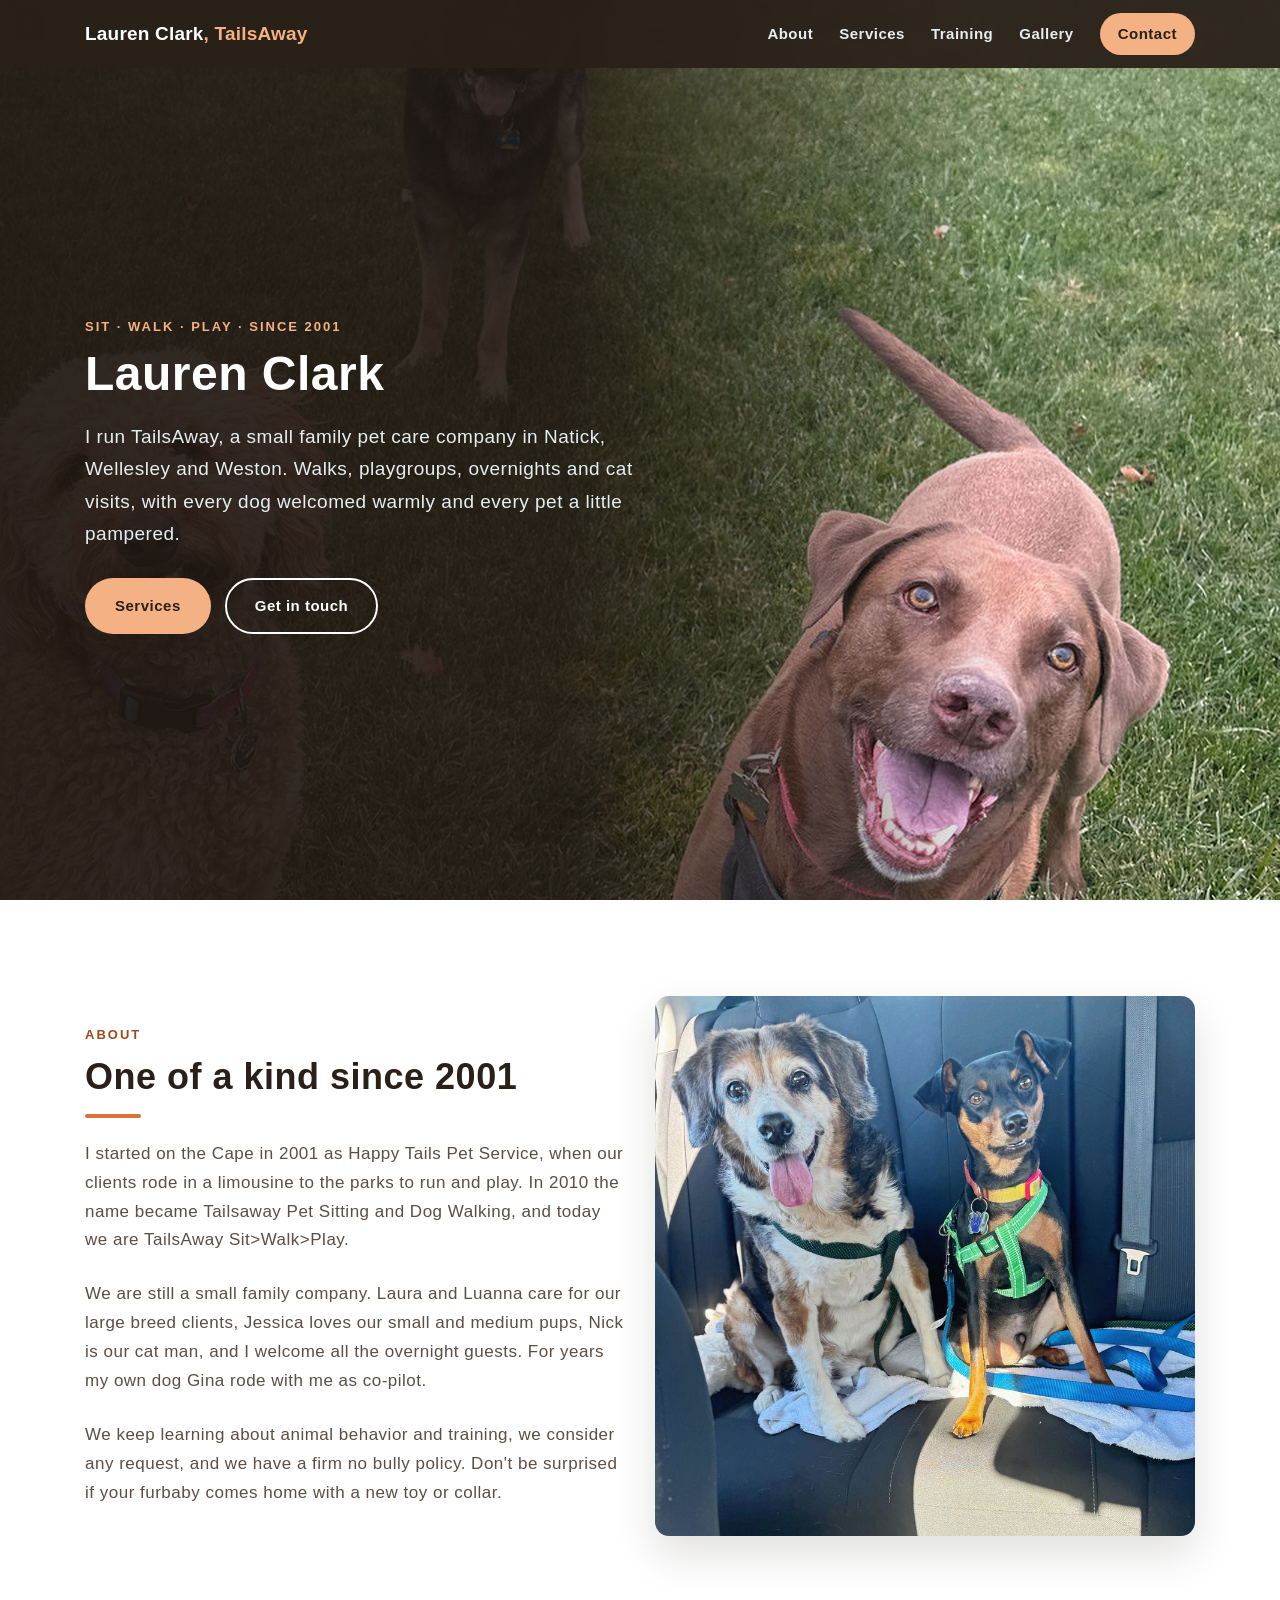
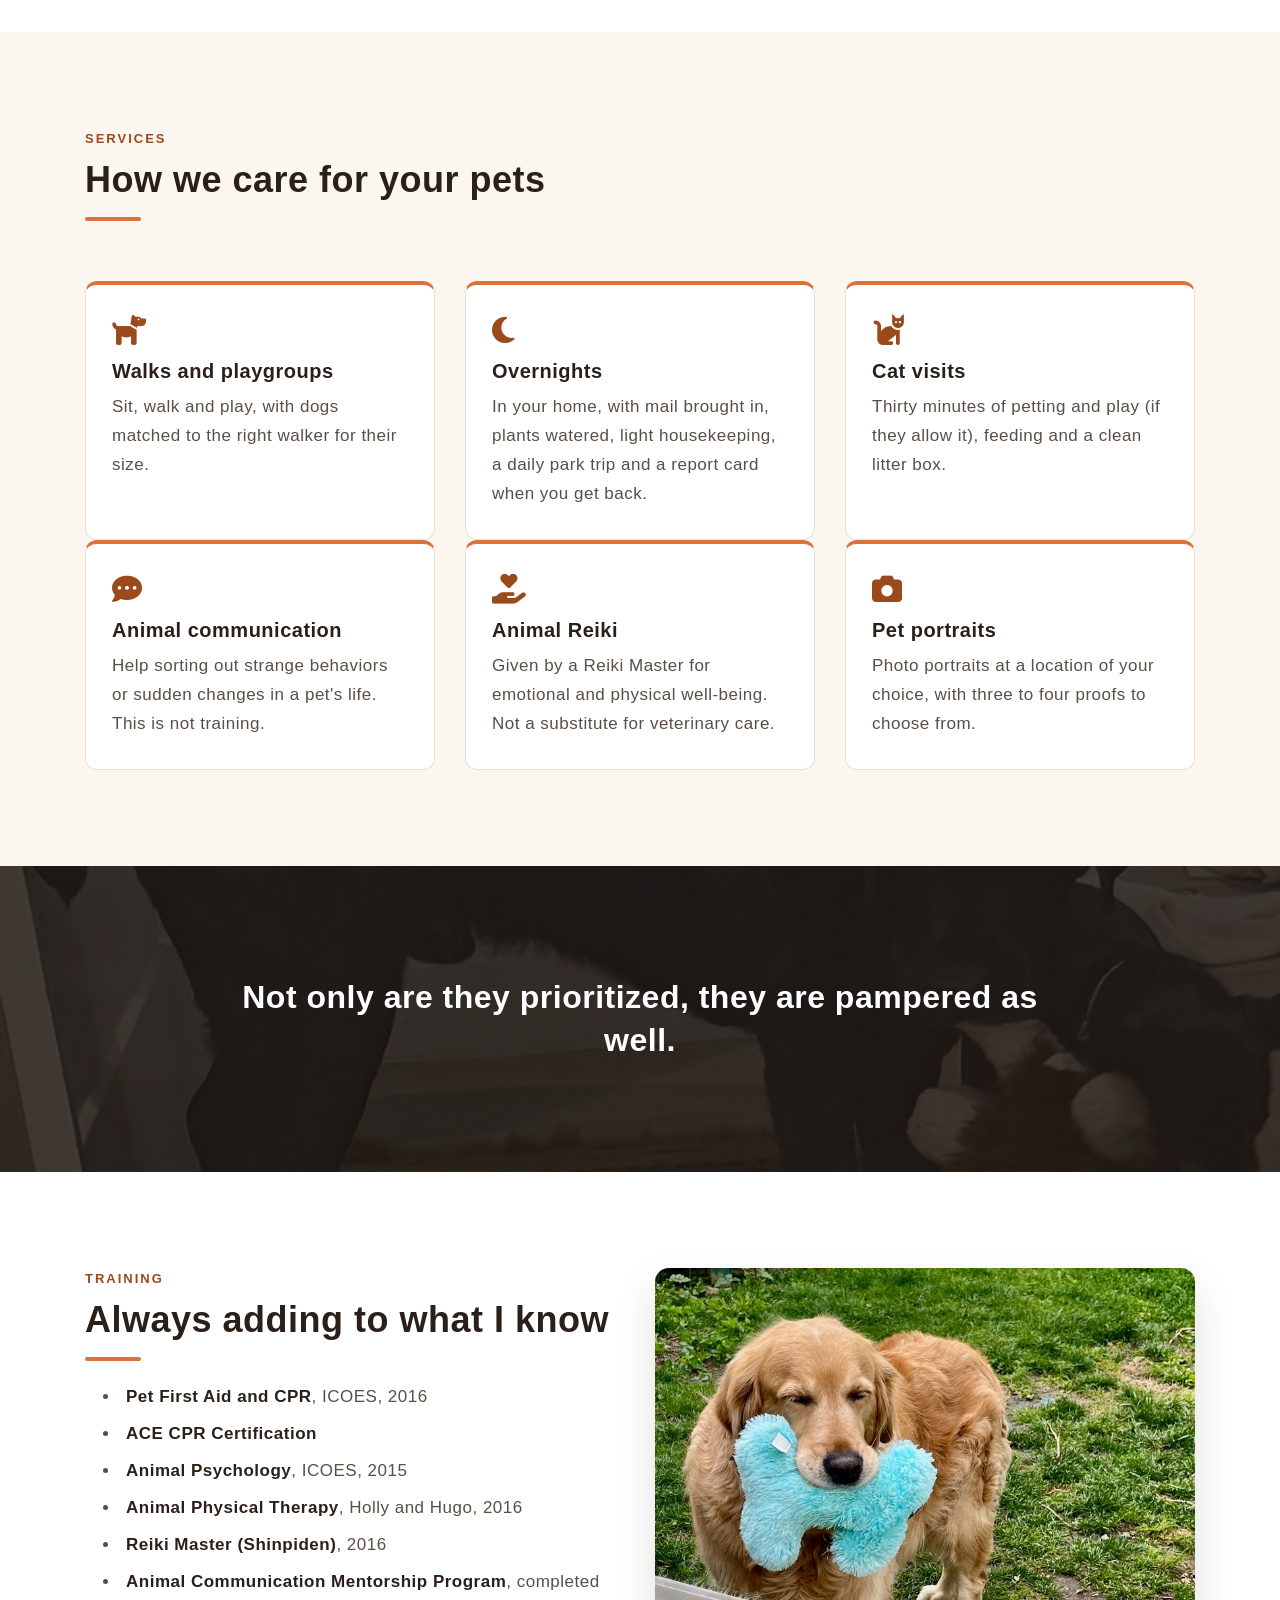
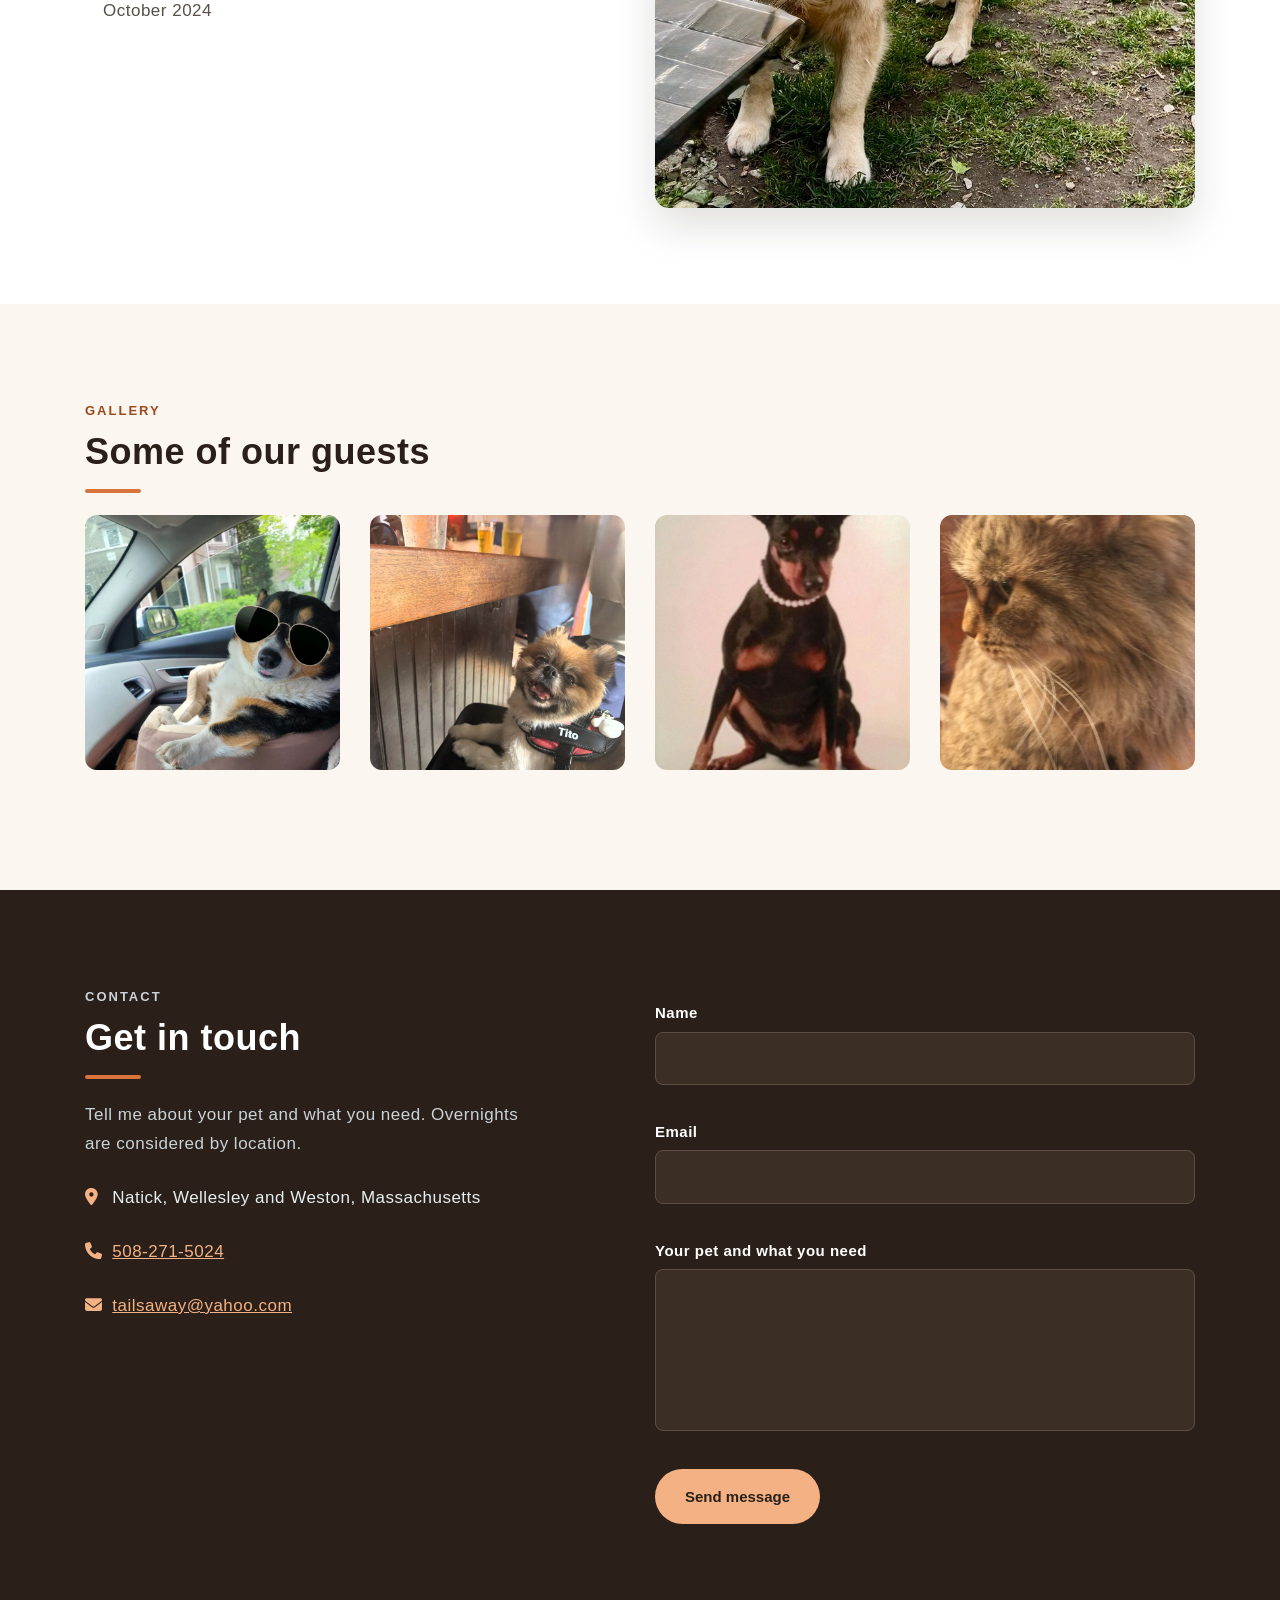
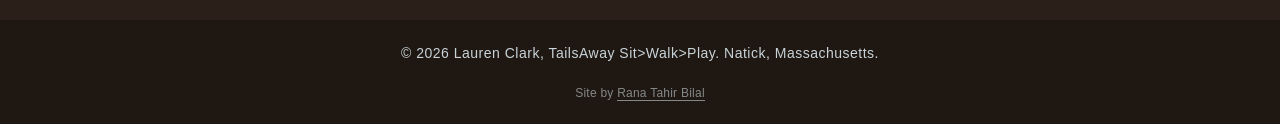
==== commit cd9c8350: "Fix duplicated document from previous commit The previous commit appended a second copy of the page " ====
--- a/index.html
+++ b/index.html
@@ -180,183 +180,3 @@
 <script src="js/lc-site.js"></script>
 </body>
 </html>
-<!DOCTYPE html>
-<html lang="en">
-<head>
-<meta charset="utf-8">
-<meta name="viewport" content="width=device-width, initial-scale=1">
-<title>Lauren Clark | TailsAway Sit, Walk, Play, Natick</title>
-<meta name="description" content="Lauren Clark runs TailsAway Sit>Walk>Play, a small family pet care company caring for dogs and cats in Natick, Wellesley and Weston, Massachusetts, since 2001.">
-<!-- WHILE ON github.io: keep noindex. WHEN MOVED TO HER OWN DOMAIN: delete the next line and change robots.txt to "Allow: /". -->
-<meta name="robots" content="noindex, nofollow">
-<link rel="icon" href="img/favicon.png">
-<link rel="preconnect" href="https://fonts.googleapis.com">
-<link rel="preconnect" href="https://fonts.gstatic.com" crossorigin>
-<link rel="stylesheet" href="https://fonts.googleapis.com/css2?family=Raleway:wght@600;700;800&family=Source+Sans+Pro:wght@400;600;700&display=swap">
-<link rel="stylesheet" href="vendor/css/bundle.min.css">
-<!-- Own stylesheet last so it wins the cascade -->
-<link rel="stylesheet" href="css/lc-site.css">
-</head>
-<body>
-
-<a class="lc-skip" href="#lc-main">Skip to content</a>
-
-<header class="lc-header" id="lc-header">
-  <div class="container lc-header-row">
-    <a class="lc-brand" href="#top">Lauren Clark<span>, TailsAway</span></a>
-    <nav class="lc-nav" aria-label="Main">
-      <a href="#about">About</a>
-      <a href="#services">Services</a>
-      <a href="#training">Training</a>
-      <a href="#gallery">Gallery</a>
-      <a href="#contact" class="lc-nav-cta">Contact</a>
-    </nav>
-    <button class="lc-burger" id="lc-burger" aria-label="Open menu" aria-expanded="false" aria-controls="lc-drawer"><i class="fas fa-bars" aria-hidden="true"></i></button>
-  </div>
-</header>
-
-<div class="lc-drawer" id="lc-drawer" aria-hidden="true">
-  <button class="lc-drawer-close" id="lc-drawer-close" aria-label="Close menu"><svg width="22" height="22" viewBox="0 0 24 24" aria-hidden="true" focusable="false"><path d="M5 5l14 14M19 5L5 19" stroke="currentColor" stroke-width="2.4" stroke-linecap="round"/></svg></button>
-  <nav aria-label="Mobile">
-    <a href="#about">About</a>
-    <a href="#services">Services</a>
-    <a href="#training">Training</a>
-    <a href="#gallery">Gallery</a>
-    <a href="#contact">Contact</a>
-  </nav>
-  <p class="lc-drawer-note">TailsAway Sit&gt;Walk&gt;Play. Natick, Wellesley and Weston, Massachusetts.</p>
-</div>
-
-<main id="lc-main">
-
-<section id="banner" class="lc-hero" aria-label="Introduction">
-  <span id="top"></span>
-  <div class="container">
-    <div class="lc-hero-text">
-      <p class="lc-eyebrow lc-eyebrow-lift">Sit &middot; Walk &middot; Play &middot; Since 2001</p>
-      <h1>Lauren Clark</h1>
-      <p class="lc-hero-lede">I run TailsAway, a small family pet care company in Natick, Wellesley and Weston. Walks, playgroups, overnights and cat visits, with every dog welcomed warmly and every pet a little pampered.</p>
-      <div class="lc-hero-actions">
-        <a class="lc-btn lc-btn-solid" href="#services">Services</a>
-        <a class="lc-btn lc-btn-ghost" href="#contact">Get in touch</a>
-      </div>
-    </div>
-  </div>
-</section>
-
-<section id="about" class="lc-section">
-  <div class="container">
-    <div class="row align-items-center">
-      <div class="col-lg-6 mb-5 mb-lg-0">
-        <p class="lc-eyebrow">About</p>
-        <h2 class="lc-h2">One of a kind since 2001</h2>
-        <p>I started on the Cape in 2001 as Happy Tails Pet Service, when our clients rode in a limousine to the parks to run and play. In 2010 the name became Tailsaway Pet Sitting and Dog Walking, and today we are TailsAway Sit&gt;Walk&gt;Play.</p>
-        <p>We are still a small family company. Laura and Luanna care for our large breed clients, Jessica loves our small and medium pups, Nick is our cat man, and I welcome all the overnight guests. For years my own dog Gina rode with me as co-pilot.</p>
-        <p>We keep learning about animal behavior and training, we consider any request, and we have a firm no bully policy. Don't be surprised if your furbaby comes home with a new toy or collar.</p>
-      </div>
-      <div class="col-lg-6">
-        <figure class="lc-figure"><img src="img/carride.jpg" width="900" height="900" alt="Two dogs sitting together in the back seat, ready for an outing" loading="lazy"></figure>
-      </div>
-    </div>
-  </div>
-</section>
-
-<section id="services" class="lc-section lc-soft">
-  <div class="container">
-    <p class="lc-eyebrow">Services</p>
-    <h2 class="lc-h2">How we care for your pets</h2>
-    <div class="row lc-cards">
-      <div class="col-md-6 col-lg-4"><div class="lc-card"><i class="fas fa-dog" aria-hidden="true"></i><h3>Walks and playgroups</h3><p>Sit, walk and play, with dogs matched to the right walker for their size.</p></div></div>
-      <div class="col-md-6 col-lg-4"><div class="lc-card"><i class="fas fa-moon" aria-hidden="true"></i><h3>Overnights</h3><p>In your home, with mail brought in, plants watered, light housekeeping, a daily park trip and a report card when you get back.</p></div></div>
-      <div class="col-md-6 col-lg-4"><div class="lc-card"><i class="fas fa-cat" aria-hidden="true"></i><h3>Cat visits</h3><p>Thirty minutes of petting and play (if they allow it), feeding and a clean litter box.</p></div></div>
-      <div class="col-md-6 col-lg-4"><div class="lc-card"><i class="fas fa-comment-dots" aria-hidden="true"></i><h3>Animal communication</h3><p>Help sorting out strange behaviors or sudden changes in a pet's life. This is not training.</p></div></div>
-      <div class="col-md-6 col-lg-4"><div class="lc-card"><i class="fas fa-hand-holding-heart" aria-hidden="true"></i><h3>Animal Reiki</h3><p>Given by a Reiki Master for emotional and physical well-being. Not a substitute for veterinary care.</p></div></div>
-      <div class="col-md-6 col-lg-4"><div class="lc-card"><i class="fas fa-camera" aria-hidden="true"></i><h3>Pet portraits</h3><p>Photo portraits at a location of your choice, with three to four proofs to choose from.</p></div></div>
-    </div>
-  </div>
-</section>
-
-<section id="lc-band" class="lc-band lc-band-a" aria-label="Policy">
-  <div class="container">
-    <div class="lc-quote">
-      <p>Not only are they prioritized, they are pampered as well.</p>
-    </div>
-  </div>
-</section>
-
-<section id="training" class="lc-section">
-  <div class="container">
-    <div class="row">
-      <div class="col-lg-6 mb-5 mb-lg-0">
-        <p class="lc-eyebrow">Training</p>
-        <h2 class="lc-h2">Always adding to what I know</h2>
-        <ul class="lc-list lc-certs">
-          <li><strong>Pet First Aid and CPR</strong>, ICOES, 2016</li>
-          <li><strong>ACE CPR Certification</strong></li>
-          <li><strong>Animal Psychology</strong>, ICOES, 2015</li>
-          <li><strong>Animal Physical Therapy</strong>, Holly and Hugo, 2016</li>
-          <li><strong>Reiki Master (Shinpiden)</strong>, 2016</li>
-          <li><strong>Animal Communication Mentorship Program</strong>, completed October 2024</li>
-        </ul>
-      </div>
-      <div class="col-lg-6">
-        <figure class="lc-figure"><img src="img/golden.jpg" width="800" height="800" alt="A golden retriever carrying a blue toy on the lawn" loading="lazy"></figure>
-      </div>
-    </div>
-  </div>
-</section>
-
-<section id="gallery" class="lc-section lc-soft">
-  <div class="container">
-    <p class="lc-eyebrow">Gallery</p>
-    <h2 class="lc-h2">Some of our guests</h2>
-    <div class="row lc-gallery">
-      <div class="col-6 col-lg-3"><figure><img src="img/shades.jpg" width="800" height="800" loading="lazy" alt="A small dog in sunglasses on a car seat"></figure></div>
-      <div class="col-6 col-lg-3"><figure><img src="img/tito.jpg" width="800" height="800" loading="lazy" alt="A smiling small dog in a harness"></figure></div>
-      <div class="col-6 col-lg-3"><figure><img src="img/pearls.jpg" width="800" height="800" loading="lazy" alt="A miniature pinscher wearing pearls"></figure></div>
-      <div class="col-6 col-lg-3"><figure><img src="img/cat.jpg" width="800" height="800" loading="lazy" alt="A long haired cat"></figure></div>
-    </div>
-  </div>
-</section>
-
-<section id="contact" class="lc-contact">
-  <div class="container">
-    <div class="row">
-      <div class="col-lg-5 mb-5 mb-lg-0">
-        <p class="lc-eyebrow lc-eyebrow-lift">Contact</p>
-        <h2 class="lc-h2">Get in touch</h2>
-        <p>Tell me about your pet and what you need. Overnights are considered by location.</p>
-        <p class="lc-contact-line"><i class="fas fa-map-marker-alt" aria-hidden="true"></i> Natick, Wellesley and Weston, Massachusetts</p>
-        <p class="lc-contact-line"><i class="fas fa-phone" aria-hidden="true"></i> <a href="tel:+15082715024">508-271-5024</a></p>
-        <p class="lc-contact-line"><i class="fas fa-envelope" aria-hidden="true"></i> <a href="mailto:tailsaway@yahoo.com">tailsaway@yahoo.com</a></p>
-      </div>
-      <div class="col-lg-6 offset-lg-1">
-        <form class="lc-form" action="https://formsubmit.co/tailsaway@yahoo.com" method="POST">
-          <input type="hidden" name="_subject" value="New enquiry from your website">
-          <input type="hidden" name="_template" value="table">
-          <input type="hidden" name="_next" value="https://ranatahirbilal.github.io/lauren-clark/#contact">
-          <input type="text" name="_honey" class="lc-honey" tabindex="-1" autocomplete="off" aria-hidden="true">
-          <label for="lc-name">Name</label>
-          <input id="lc-name" type="text" name="name" required autocomplete="name">
-          <label for="lc-email">Email</label>
-          <input id="lc-email" type="email" name="email" required autocomplete="email">
-          <label for="lc-msg">Your pet and what you need</label>
-          <textarea id="lc-msg" name="message" rows="5" required></textarea>
-          <button type="submit" class="lc-btn lc-btn-solid">Send message</button>
-        </form>
-      </div>
-    </div>
-  </div>
-</section>
-
-</main>
-
-<footer class="lc-foot">
-  <div class="container">
-    <p>&copy; <span id="lc-year">2026</span> Lauren Clark, TailsAway Sit&gt;Walk&gt;Play. Natick, Massachusetts.</p>
-  </div>
-</footer>
-
-<script src="js/lc-site.js"></script>
-</body>
-</html>
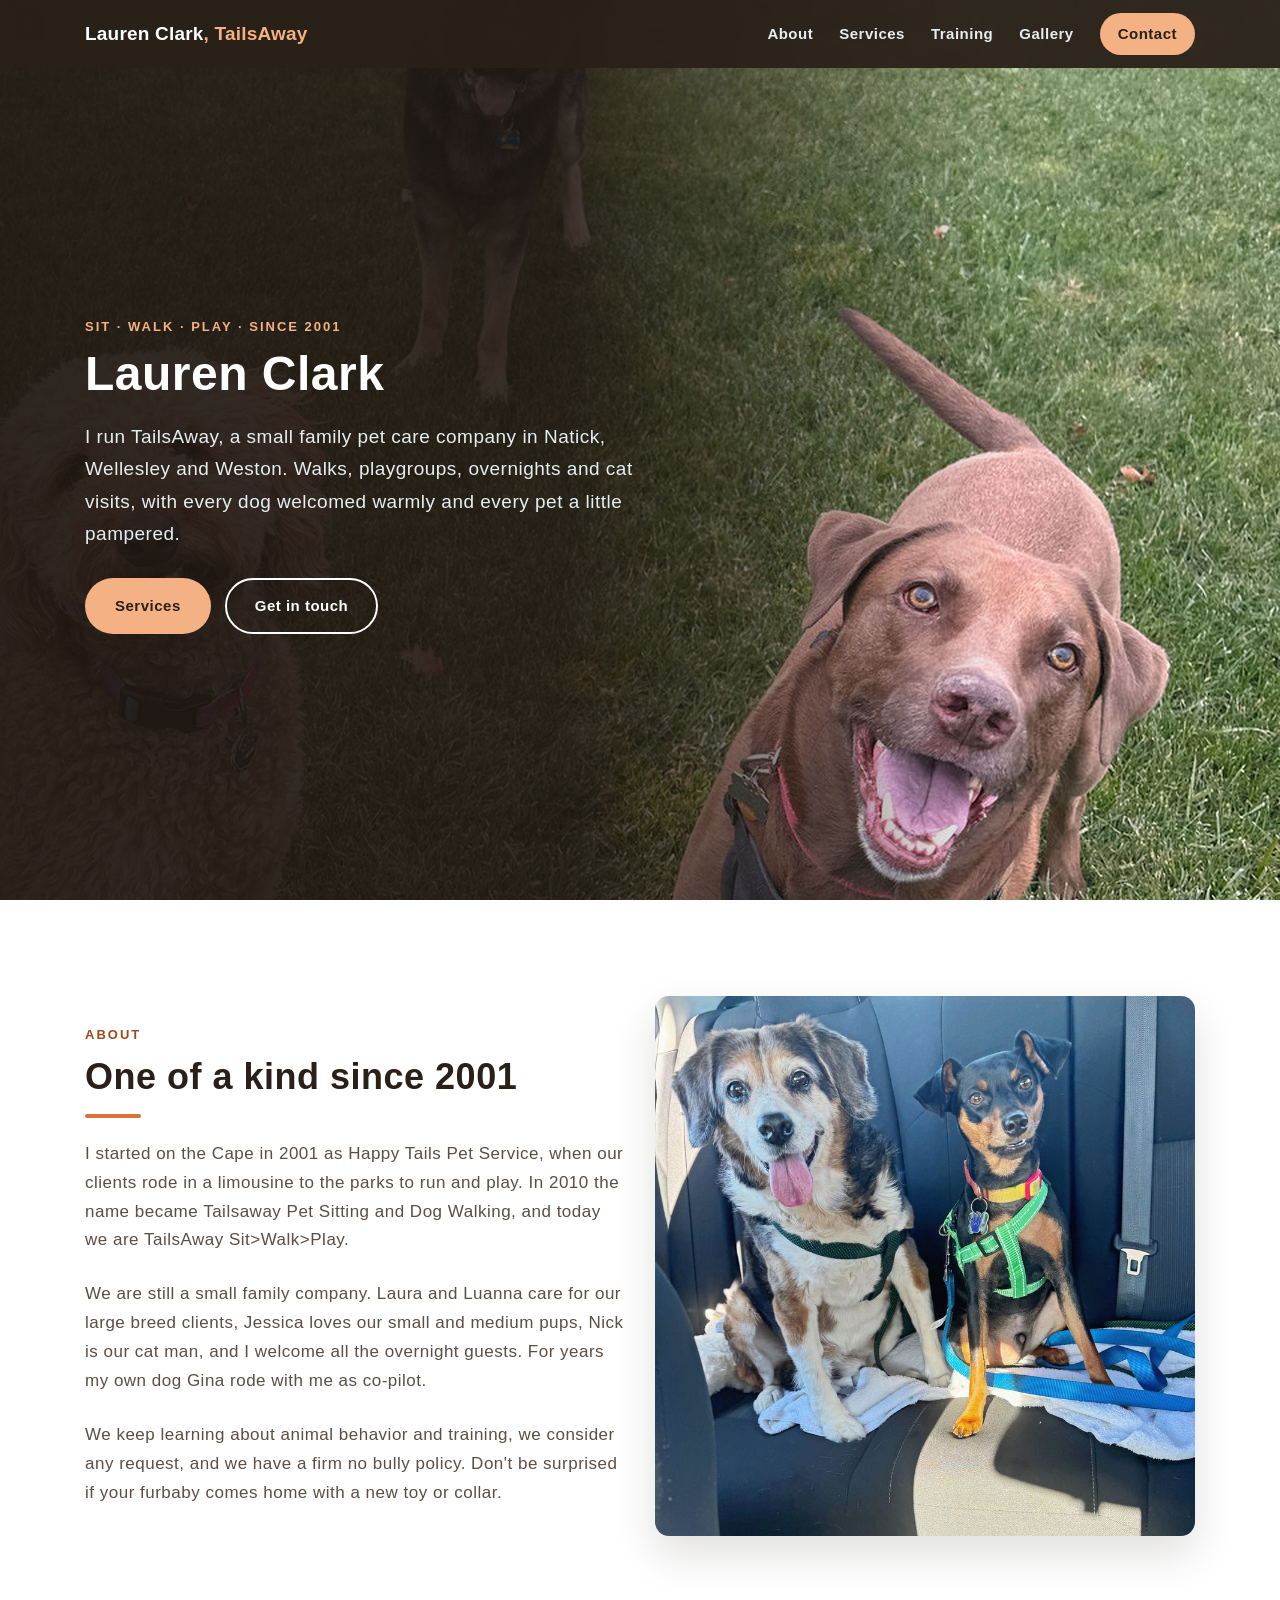
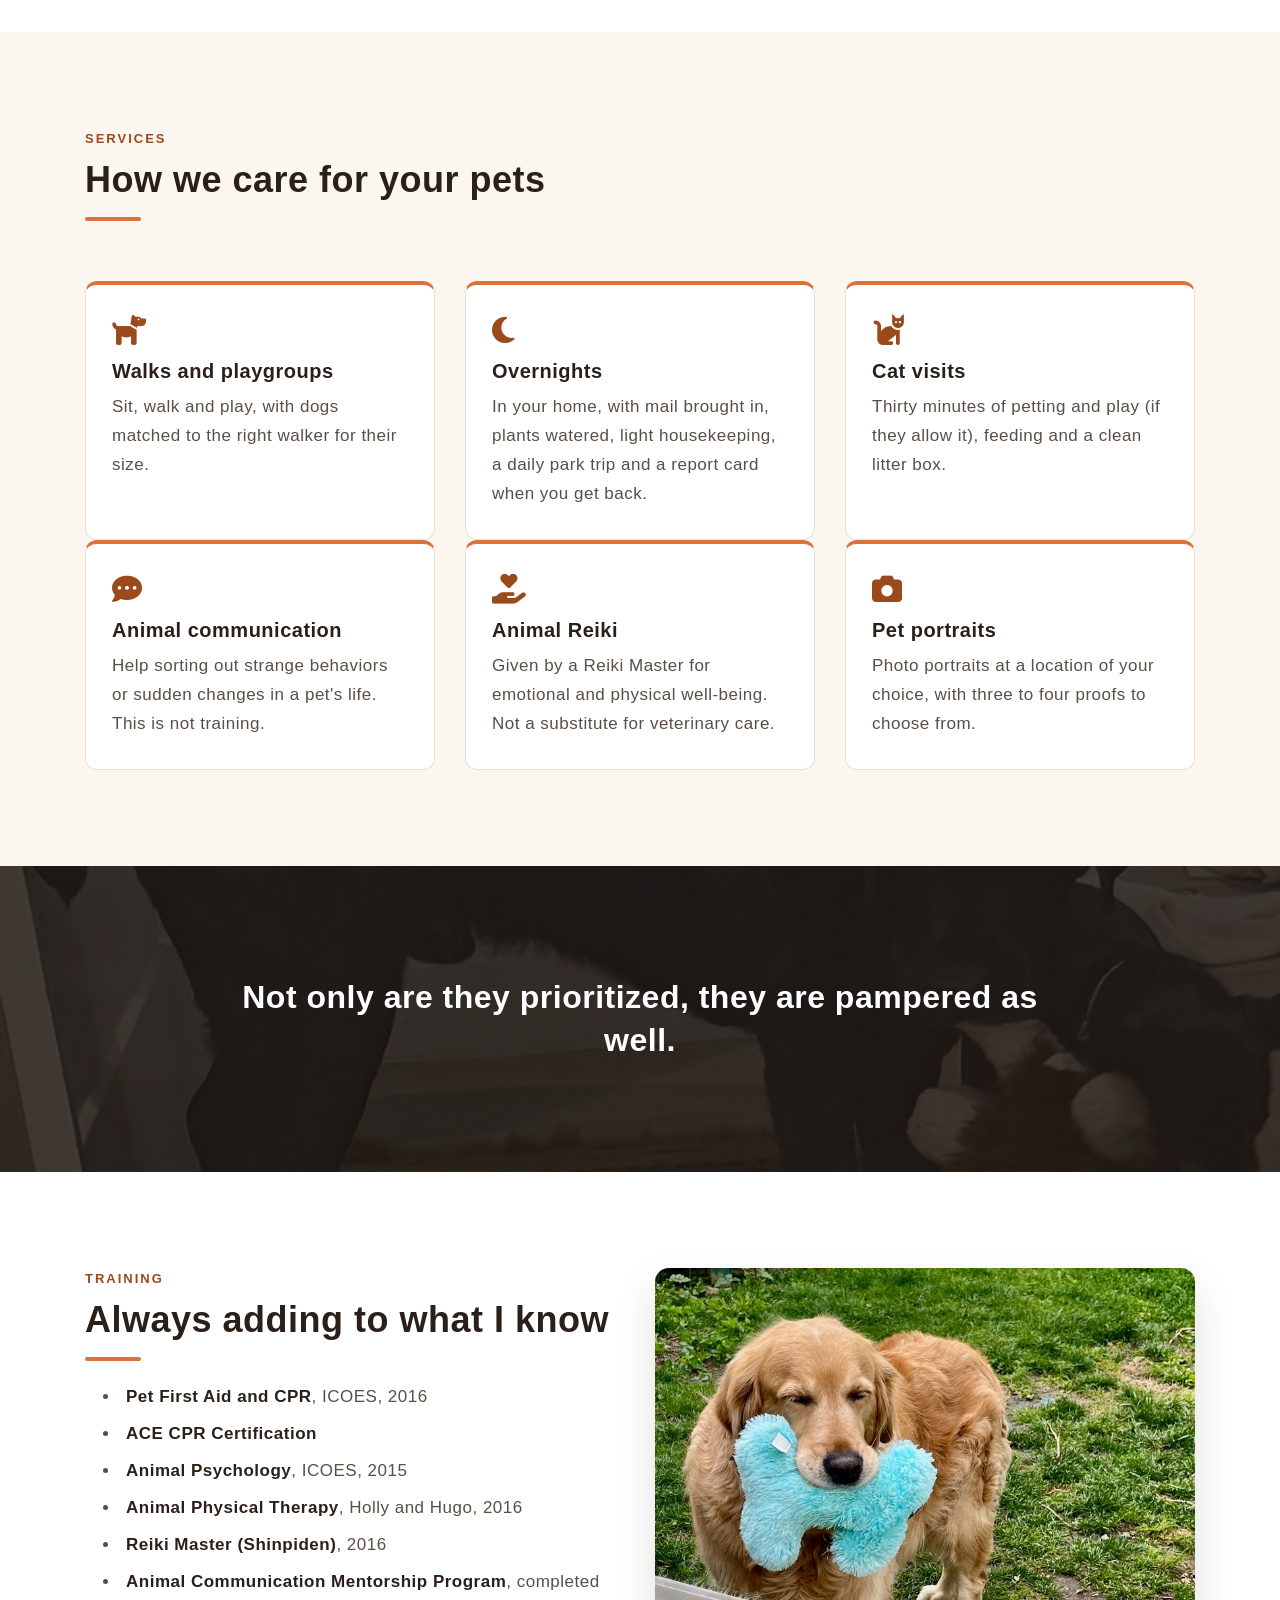
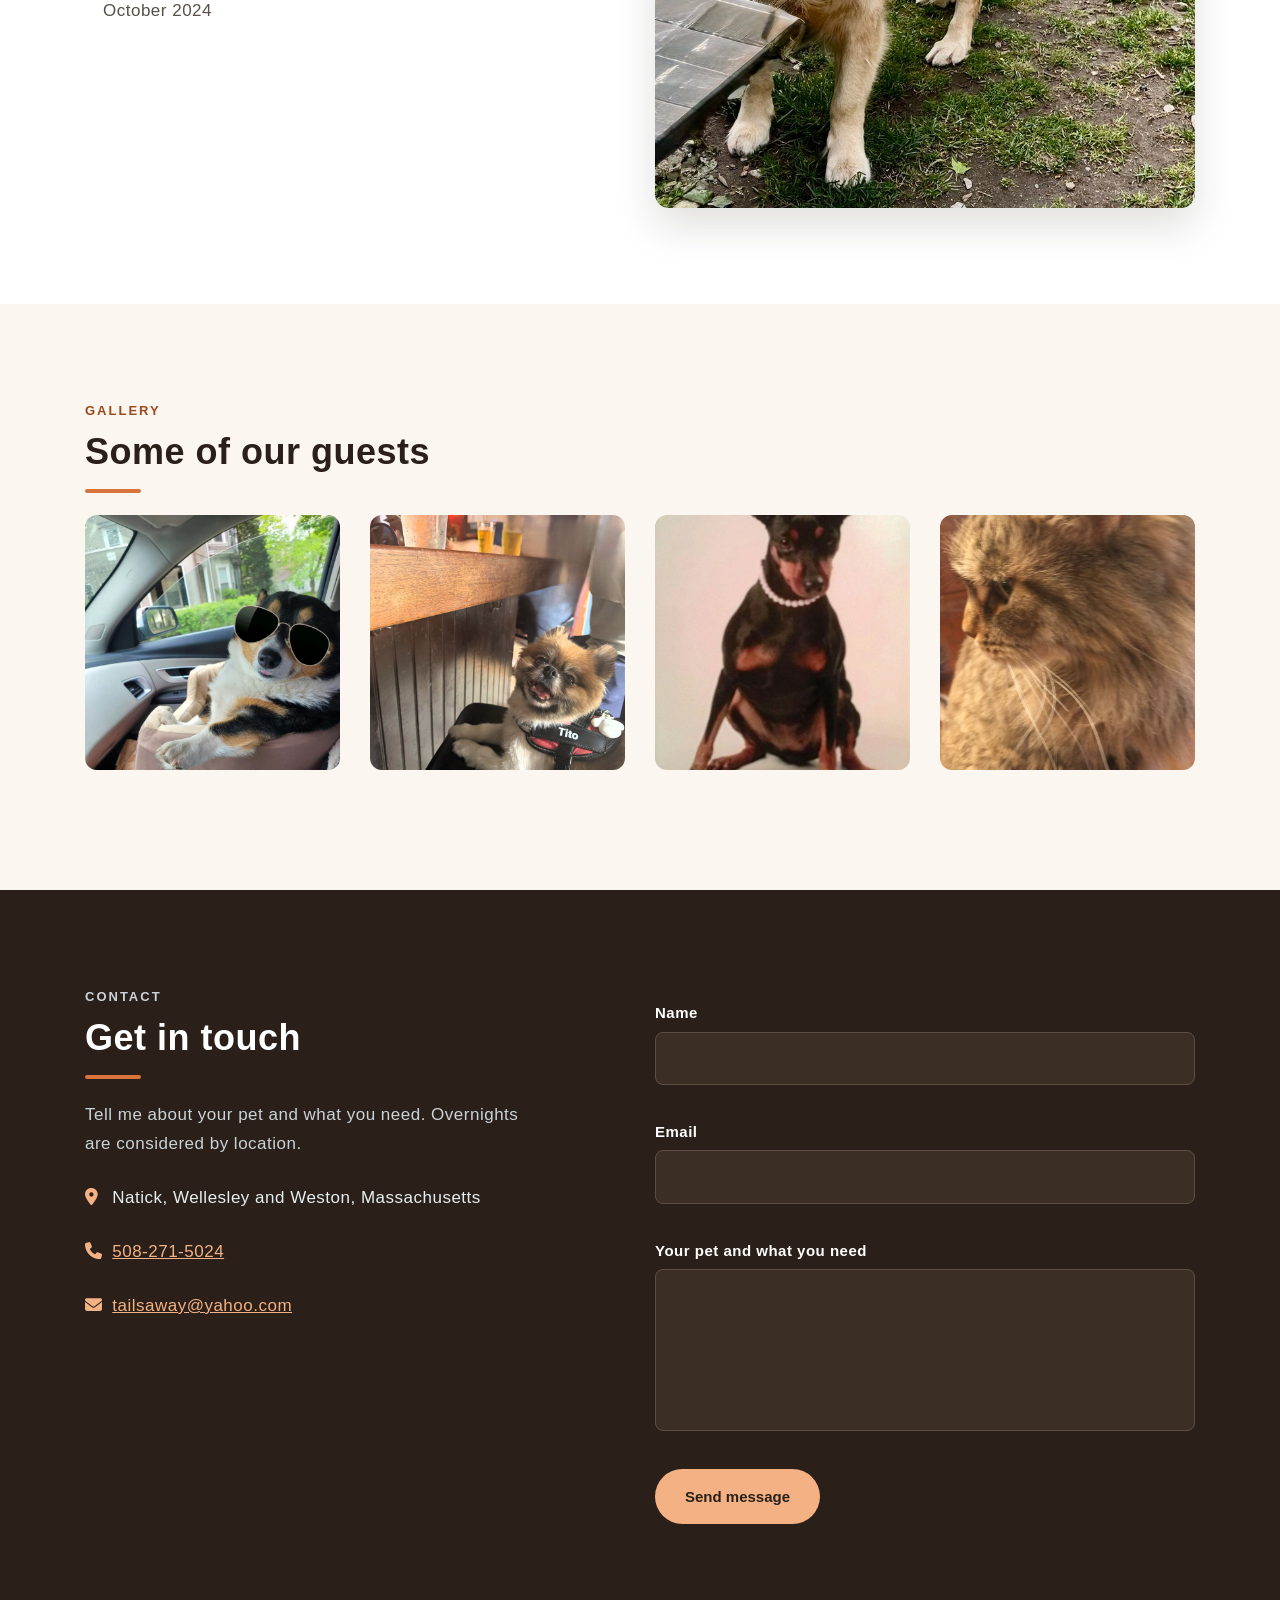
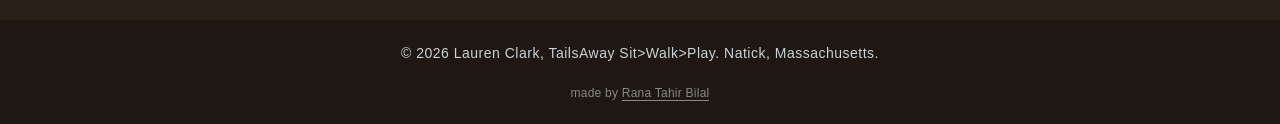
==== commit 8671ab60: "Add files via upload" ====
--- a/index.html
+++ b/index.html
@@ -174,7 +174,7 @@
     <p>&copy; <span id="lc-year">2026</span> Lauren Clark, TailsAway Sit&gt;Walk&gt;Play. Natick, Massachusetts.</p>
   </div>
 
-<p style="margin:18px 0 0;font-size:12px;line-height:1.5;opacity:.6;letter-spacing:.02em">Site by <a href="https://ranatahirbilal.com" rel="nofollow noopener" target="_blank" style="color:inherit;text-decoration:none;border-bottom:1px solid currentColor">Rana Tahir Bilal</a></p>
+<p style="margin:18px 0 0;font-size:12px;line-height:1.5;opacity:.6;letter-spacing:.02em">made by <a href="https://ranatahirbilal.com" rel="nofollow noopener" target="_blank" style="color:inherit;text-decoration:none;border-bottom:1px solid currentColor">Rana Tahir Bilal</a></p>
 </footer>
 
 <script src="js/lc-site.js"></script>
